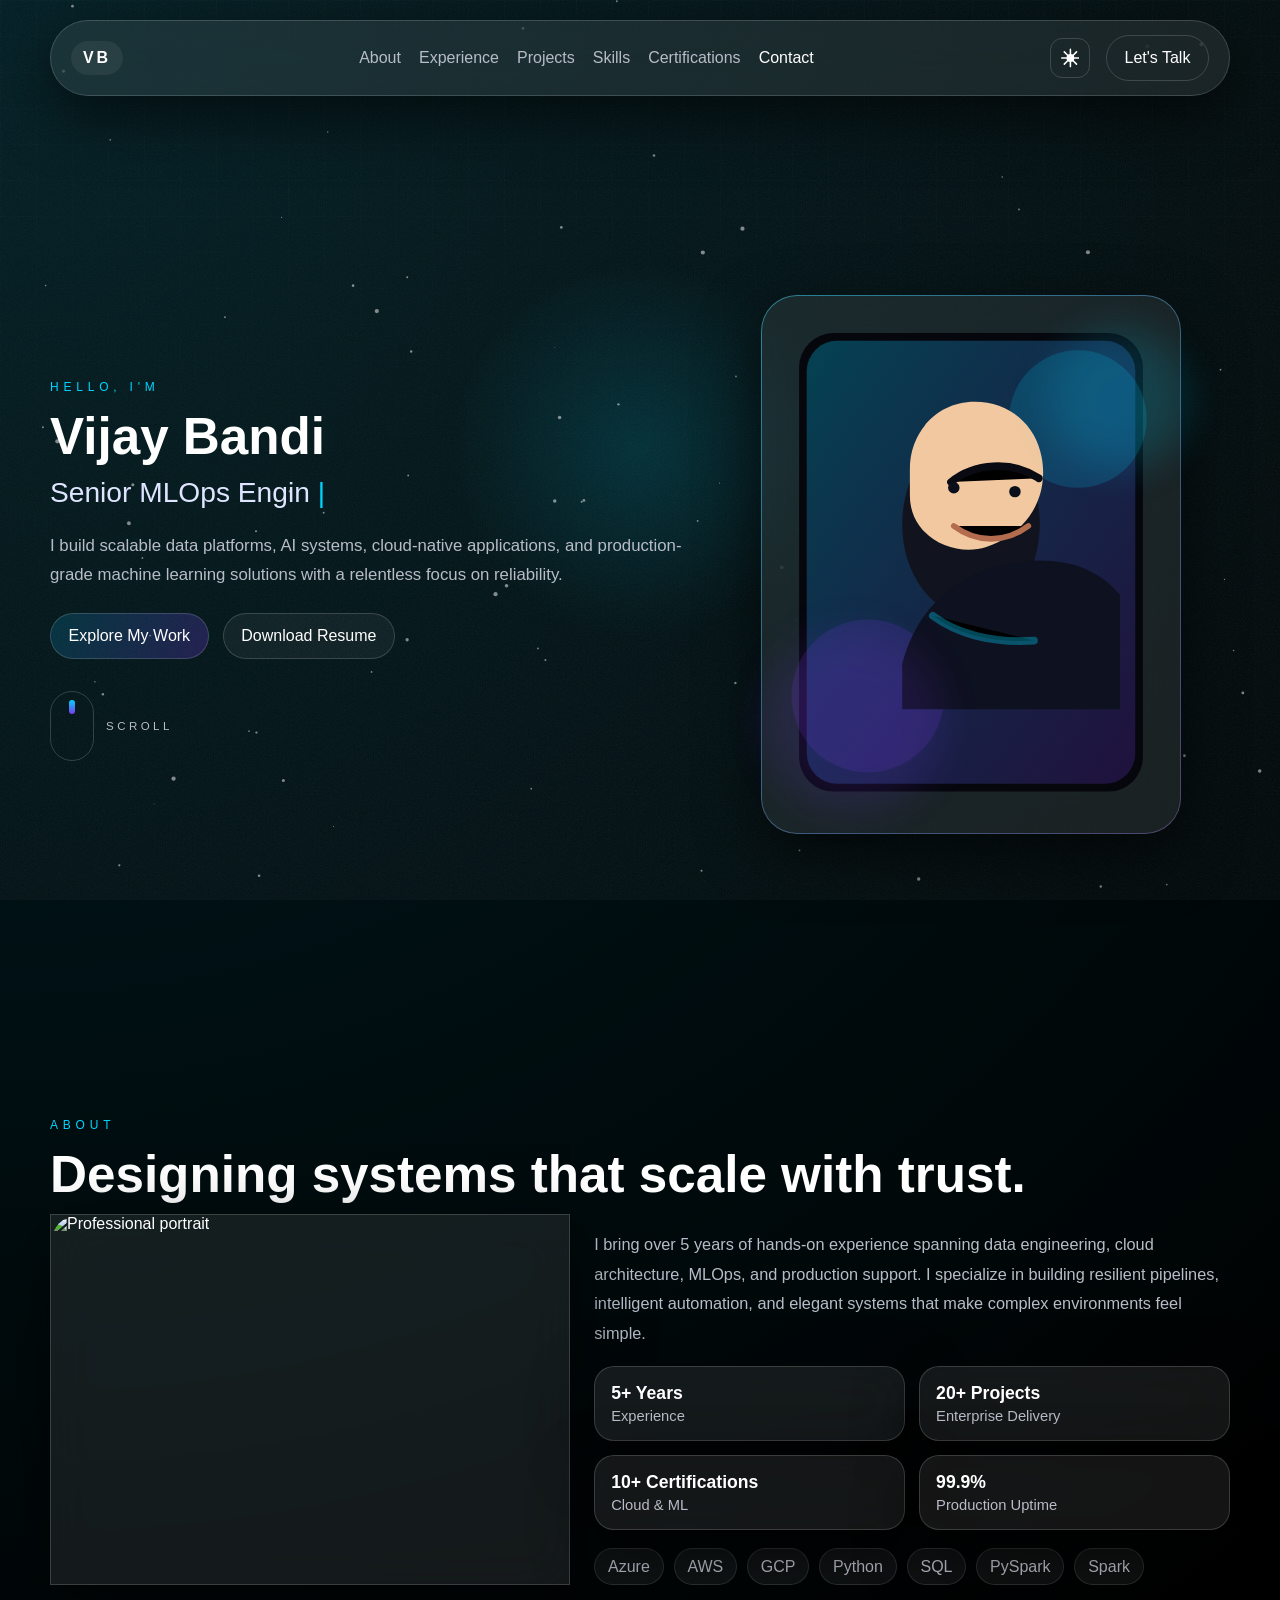
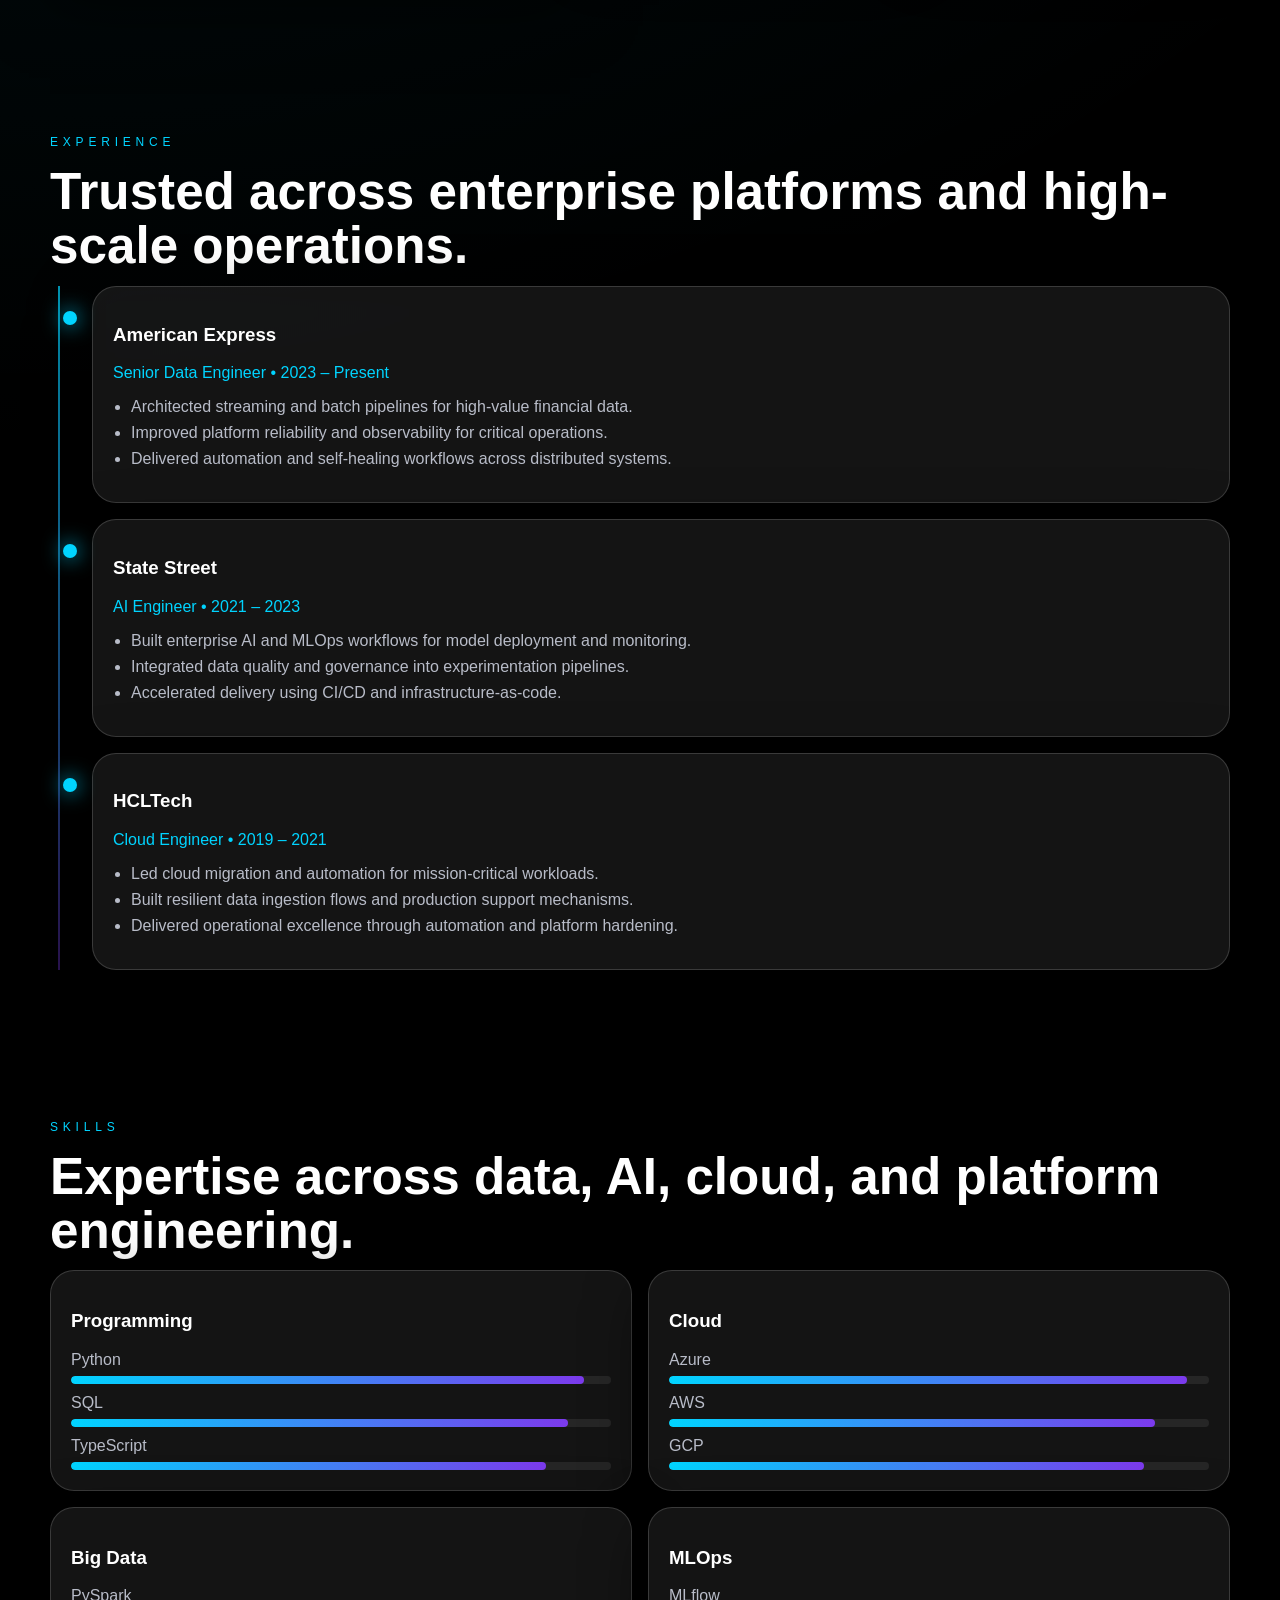
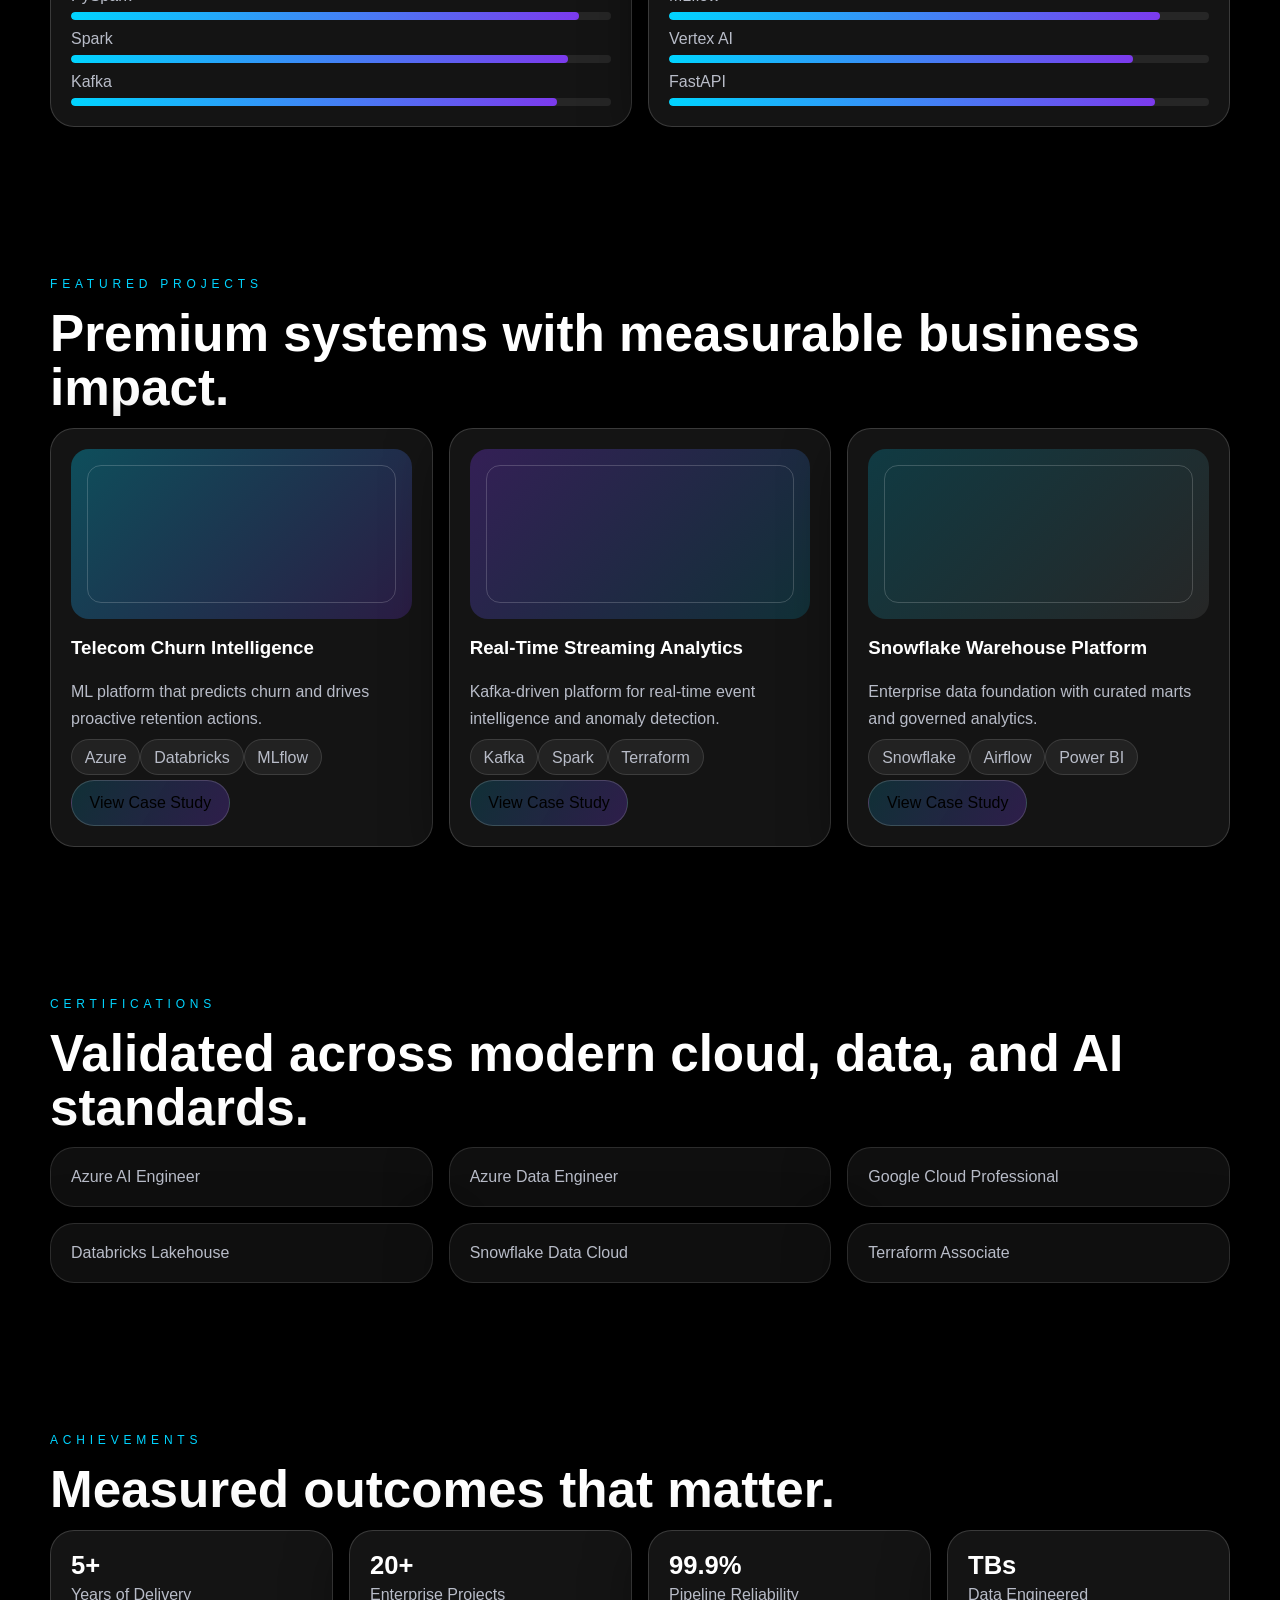
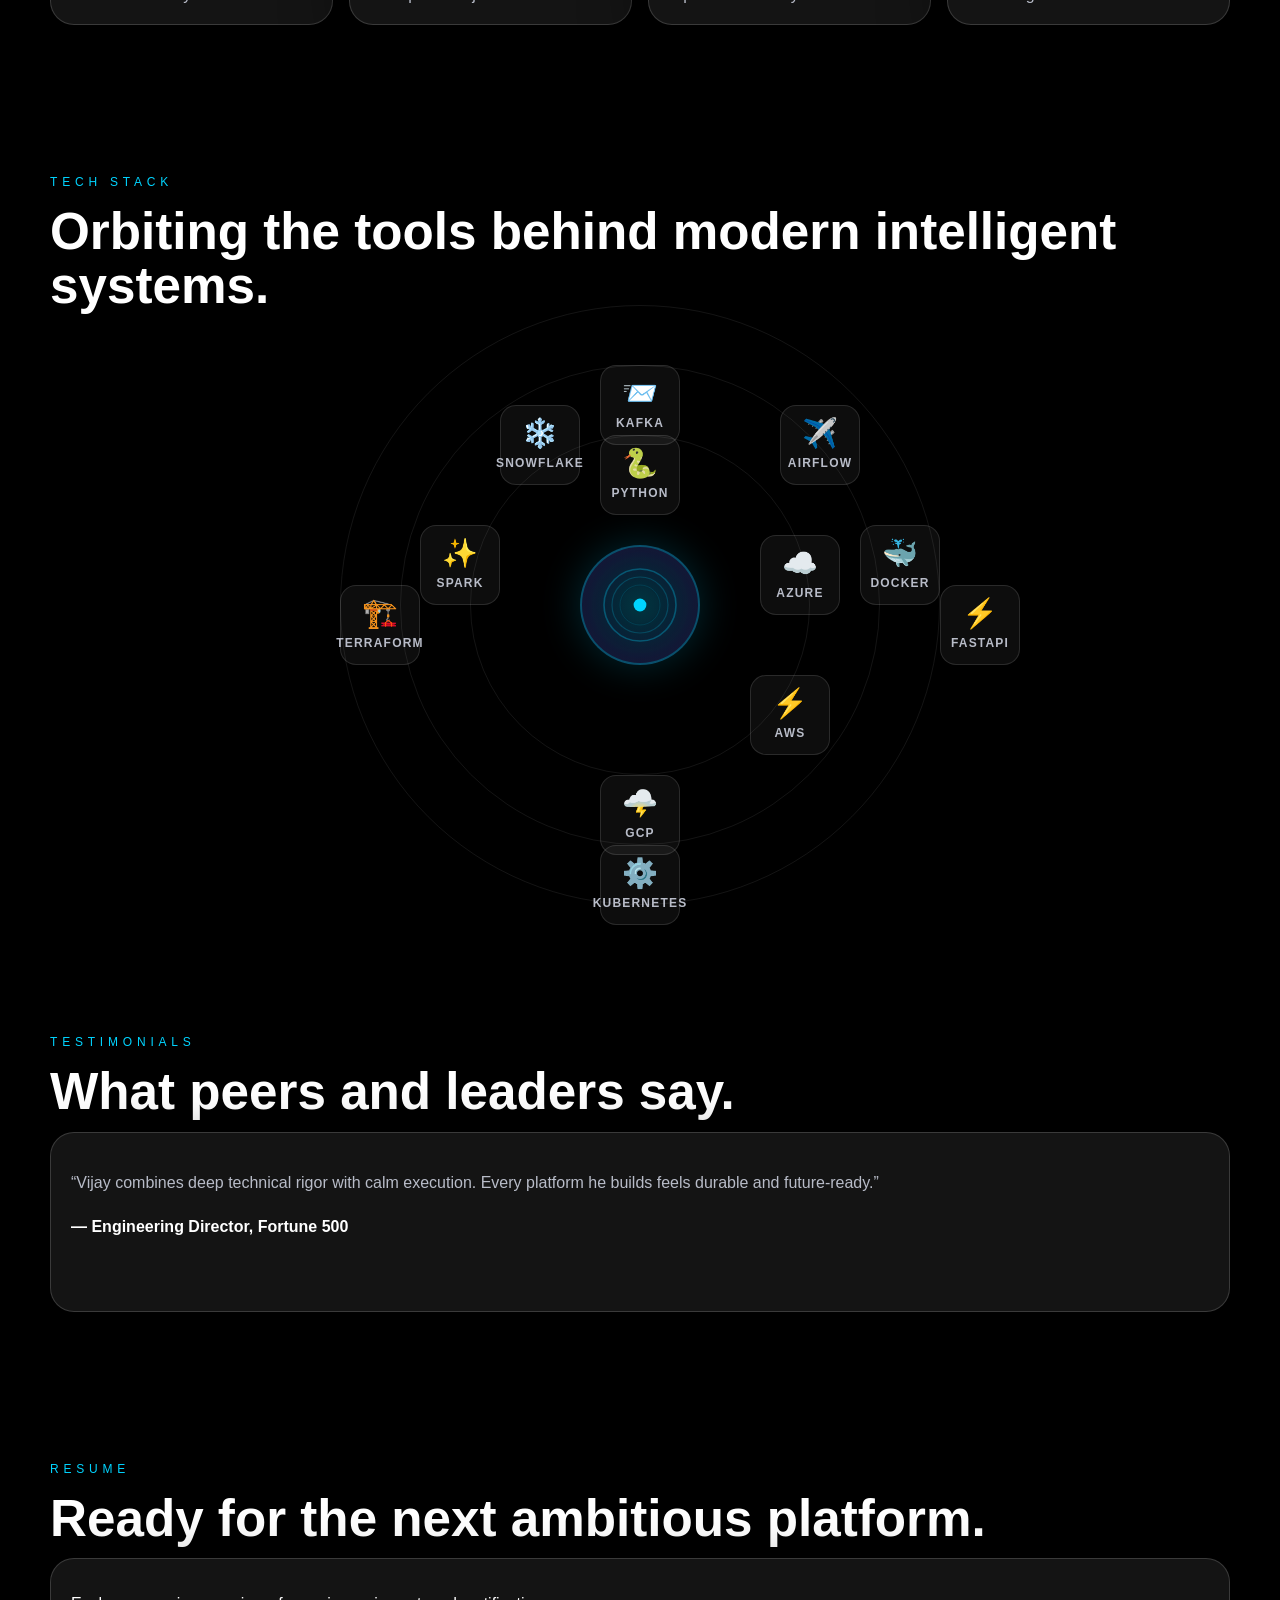
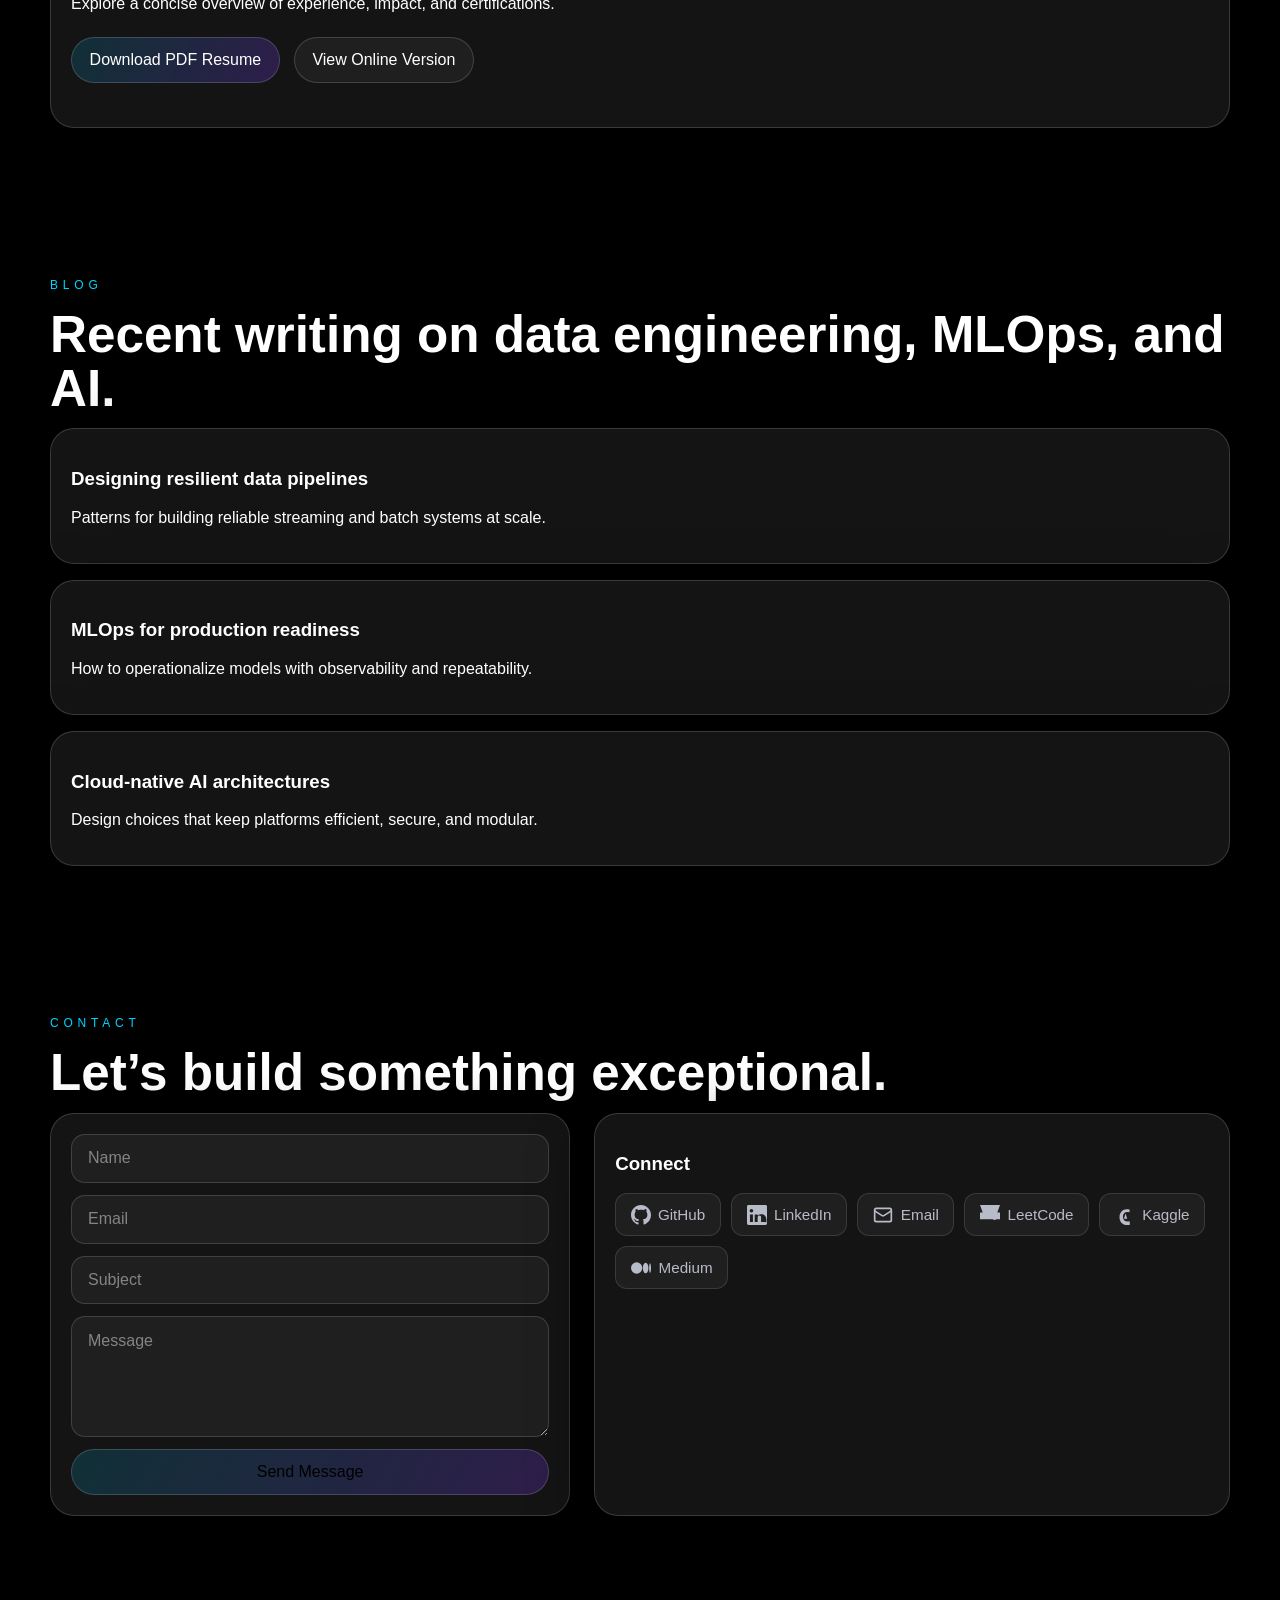
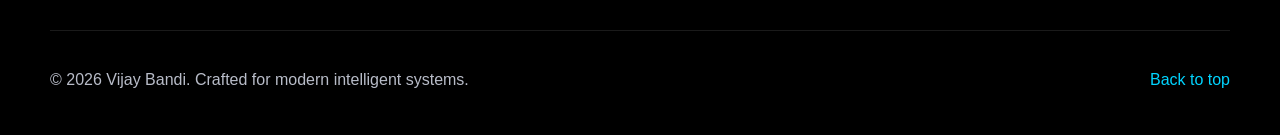
==== index.html @ 90a697a2 "Add portfolio website with HTML, CSS, JS, resume, and PDF" ====
<!DOCTYPE html>
<html lang="en">
  <head>
    <meta charset="UTF-8" />
    <meta name="viewport" content="width=device-width, initial-scale=1.0" />
    <title>Vijay Bandi | Senior AI & Data Engineer</title>
    <meta
      name="description"
      content="Premium portfolio for Vijay Bandi — Senior Data Engineer, MLOps Engineer, AI Engineer, and Cloud Engineer."
    />
    <link rel="stylesheet" href="styles.css" />
  </head>
  <body>
    <div class="loader" id="loader">
      <div class="loader-ring"></div>
      <p>Initializing experience...</p>
    </div>

    <canvas id="particles"></canvas>
    <div class="cursor-glow"></div>
    <div class="grid-overlay"></div>
    <div class="noise"></div>
    <div class="scroll-progress"></div>

    <header class="nav glass">
      <a href="#home" class="brand">VB</a>
      <nav>
        <a href="#about">About</a>
        <a href="#experience">Experience</a>
        <a href="#projects">Projects</a>
        <a href="#skills">Skills</a>
        <a href="#certifications">Certifications</a>
        <a href="#contact">Contact</a>
      </nav>
      <div class="nav-right">
        <button class="theme-toggle" id="themeToggle" title="Toggle theme">
          <svg class="theme-icon-dark" viewBox="0 0 24 24" fill="currentColor"><circle cx="12" cy="12" r="5"/><path d="M12 1v6M12 17v6M4.22 4.22l4.24 4.24M15.54 15.54l4.24 4.24M1 12h6M17 12h6M4.22 19.78l4.24-4.24M15.54 8.46l4.24-4.24" stroke="currentColor" stroke-width="2" stroke-linecap="round"/></svg>
          <svg class="theme-icon-light" viewBox="0 0 24 24" fill="currentColor"><path d="M21 12.79A9 9 0 1 1 11.21 3 7 7 0 0 0 21 12.79z"/></svg>
        </button>
        <a href="#contact" class="nav-cta">Let's Talk</a>
      </div>
    </header>

    <main id="home">
      <section class="hero section">
        <div class="hero-copy reveal">
          <p class="eyebrow">Hello, I'm</p>
          <h1>Vijay Bandi</h1>
          <div class="typing-row">
            <span class="typing-prefix">Senior </span>
            <span id="typed-text"></span>
            <span class="cursor">|</span>
          </div>
          <p class="hero-text">
            I build scalable data platforms, AI systems, cloud-native applications,
            and production-grade machine learning solutions with a relentless focus on reliability.
          </p>
          <div class="hero-actions">
            <a href="#projects" class="btn primary">Explore My Work</a>
            <a href="VIJAY BANDI.pdf" class="btn secondary" download>Download Resume</a>
          </div>
          <div class="scroll-indicator">
            <span></span>
            <p>Scroll</p>
          </div>
        </div>
        <div class="hero-visual reveal">
          <div class="portrait-card glass">
            <svg viewBox="0 0 400 520" role="img" aria-label="Stylized portrait of Vijay Bandi">
              <defs>
                <linearGradient id="bgGlow" x1="0%" y1="0%" x2="100%" y2="100%">
                  <stop offset="0%" stop-color="#00D4FF" stop-opacity="0.32" />
                  <stop offset="100%" stop-color="#7C3AED" stop-opacity="0.24" />
                </linearGradient>
              </defs>
              <rect x="20" y="20" width="360" height="480" rx="36" fill="#06070d" />
              <rect x="28" y="28" width="344" height="464" rx="32" fill="url(#bgGlow)" opacity="0.9" />
              <circle cx="312" cy="110" r="72" fill="#00D4FF" opacity="0.16" />
              <circle cx="92" cy="400" r="80" fill="#7C3AED" opacity="0.16" />
              <ellipse cx="200" cy="220" rx="72" ry="96" fill="#11131e" />
              <path d="M128 366c20-74 78-108 144-108 36 0 64 12 84 36v120H128z" fill="#0e1120" />
              <path d="M136 162c0-38 28-70 68-70 36 0 64 24 70 58 8 43-16 80-58 94-33 11-80-10-80-54z" fill="#f1c8a0" />
              <path d="M179 176c24-20 64-23 92-4" stroke="#0a0b12" stroke-width="8" stroke-linecap="round" />
              <circle cx="182" cy="182" r="6" fill="#0b0f1b" />
              <circle cx="246" cy="186" r="6" fill="#0b0f1b" />
              <path d="M182 222c24 18 54 18 78 0" stroke="#b36c4d" stroke-width="6" stroke-linecap="round" />
              <path d="M160 316c24 18 60 29 106 26" stroke="#00D4FF" stroke-opacity="0.34" stroke-width="8" stroke-linecap="round" />
            </svg>
          </div>
          <div class="floating-orb orb-one"></div>
          <div class="floating-orb orb-two"></div>
        </div>
      </section>

      <section id="about" class="section about">
        <div class="section-heading reveal">
          <p class="eyebrow">About</p>
          <h2>Designing systems that scale with trust.</h2>
        </div>
        <div class="about-grid">
          <div class="about-photo glass reveal">
            <img src="https://images.unsplash.com/photo-1516321497487-e288fb19713f?auto=format&fit=crop&w=900&q=80" alt="Professional portrait" />
          </div>
          <div class="about-content reveal">
            <p>
              I bring over 5 years of hands-on experience spanning data engineering, cloud architecture,
              MLOps, and production support. I specialize in building resilient pipelines, intelligent
              automation, and elegant systems that make complex environments feel simple.
            </p>
            <div class="stats-grid">
              <div class="stat-card glass"><strong>5+ Years</strong><span>Experience</span></div>
              <div class="stat-card glass"><strong>20+ Projects</strong><span>Enterprise Delivery</span></div>
              <div class="stat-card glass"><strong>10+ Certifications</strong><span>Cloud & ML</span></div>
              <div class="stat-card glass"><strong>99.9%</strong><span>Production Uptime</span></div>
            </div>
            <div class="pill-list">
              <span>Azure</span><span>AWS</span><span>GCP</span><span>Python</span><span>SQL</span><span>PySpark</span><span>Spark</span>
            </div>
          </div>
        </div>
      </section>

      <section id="experience" class="section">
        <div class="section-heading reveal">
          <p class="eyebrow">Experience</p>
          <h2>Trusted across enterprise platforms and high-scale operations.</h2>
        </div>
        <div class="timeline reveal">
          <div class="timeline-line"></div>
          <article class="timeline-card glass">
            <div class="timeline-dot"></div>
            <div class="timeline-body">
              <h3>American Express</h3>
              <p class="timeline-role">Senior Data Engineer • 2023 – Present</p>
              <ul>
                <li>Architected streaming and batch pipelines for high-value financial data.</li>
                <li>Improved platform reliability and observability for critical operations.</li>
                <li>Delivered automation and self-healing workflows across distributed systems.</li>
              </ul>
            </div>
          </article>
          <article class="timeline-card glass">
            <div class="timeline-dot"></div>
            <div class="timeline-body">
              <h3>State Street</h3>
              <p class="timeline-role">AI Engineer • 2021 – 2023</p>
              <ul>
                <li>Built enterprise AI and MLOps workflows for model deployment and monitoring.</li>
                <li>Integrated data quality and governance into experimentation pipelines.</li>
                <li>Accelerated delivery using CI/CD and infrastructure-as-code.</li>
              </ul>
            </div>
          </article>
          <article class="timeline-card glass">
            <div class="timeline-dot"></div>
            <div class="timeline-body">
              <h3>HCLTech</h3>
              <p class="timeline-role">Cloud Engineer • 2019 – 2021</p>
              <ul>
                <li>Led cloud migration and automation for mission-critical workloads.</li>
                <li>Built resilient data ingestion flows and production support mechanisms.</li>
                <li>Delivered operational excellence through automation and platform hardening.</li>
              </ul>
            </div>
          </article>
        </div>
      </section>

      <section id="skills" class="section">
        <div class="section-heading reveal">
          <p class="eyebrow">Skills</p>
          <h2>Expertise across data, AI, cloud, and platform engineering.</h2>
        </div>
        <div class="skills-grid">
          <article class="skill-card glass reveal">
            <h3>Programming</h3>
            <div class="skill-item"><span>Python</span><div class="bar"><i style="width:95%"></i></div></div>
            <div class="skill-item"><span>SQL</span><div class="bar"><i style="width:92%"></i></div></div>
            <div class="skill-item"><span>TypeScript</span><div class="bar"><i style="width:88%"></i></div></div>
          </article>
          <article class="skill-card glass reveal">
            <h3>Cloud</h3>
            <div class="skill-item"><span>Azure</span><div class="bar"><i style="width:96%"></i></div></div>
            <div class="skill-item"><span>AWS</span><div class="bar"><i style="width:90%"></i></div></div>
            <div class="skill-item"><span>GCP</span><div class="bar"><i style="width:88%"></i></div></div>
          </article>
          <article class="skill-card glass reveal">
            <h3>Big Data</h3>
            <div class="skill-item"><span>PySpark</span><div class="bar"><i style="width:94%"></i></div></div>
            <div class="skill-item"><span>Spark</span><div class="bar"><i style="width:92%"></i></div></div>
            <div class="skill-item"><span>Kafka</span><div class="bar"><i style="width:90%"></i></div></div>
          </article>
          <article class="skill-card glass reveal">
            <h3>MLOps</h3>
            <div class="skill-item"><span>MLflow</span><div class="bar"><i style="width:91%"></i></div></div>
            <div class="skill-item"><span>Vertex AI</span><div class="bar"><i style="width:86%"></i></div></div>
            <div class="skill-item"><span>FastAPI</span><div class="bar"><i style="width:90%"></i></div></div>
          </article>
        </div>
      </section>

      <section id="projects" class="section">
        <div class="section-heading reveal">
          <p class="eyebrow">Featured Projects</p>
          <h2>Premium systems with measurable business impact.</h2>
        </div>
        <div class="projects-grid">
          <article class="project-card glass reveal">
            <div class="project-thumb"></div>
            <h3>Telecom Churn Intelligence</h3>
            <p>ML platform that predicts churn and drives proactive retention actions.</p>
            <div class="project-tags"><span>Azure</span><span>Databricks</span><span>MLflow</span></div>
            <div class="project-actions"><button class="mini-btn" data-project="churn">View Case Study</button></div>
          </article>
          <article class="project-card glass reveal">
            <div class="project-thumb alt"></div>
            <h3>Real-Time Streaming Analytics</h3>
            <p>Kafka-driven platform for real-time event intelligence and anomaly detection.</p>
            <div class="project-tags"><span>Kafka</span><span>Spark</span><span>Terraform</span></div>
            <div class="project-actions"><button class="mini-btn" data-project="streaming">View Case Study</button></div>
          </article>
          <article class="project-card glass reveal">
            <div class="project-thumb third"></div>
            <h3>Snowflake Warehouse Platform</h3>
            <p>Enterprise data foundation with curated marts and governed analytics.</p>
            <div class="project-tags"><span>Snowflake</span><span>Airflow</span><span>Power BI</span></div>
            <div class="project-actions"><button class="mini-btn" data-project="warehouse">View Case Study</button></div>
          </article>
        </div>
      </section>

      <section id="certifications" class="section">
        <div class="section-heading reveal">
          <p class="eyebrow">Certifications</p>
          <h2>Validated across modern cloud, data, and AI standards.</h2>
        </div>
        <div class="cert-grid">
          <div class="cert-card glass reveal">Azure AI Engineer</div>
          <div class="cert-card glass reveal">Azure Data Engineer</div>
          <div class="cert-card glass reveal">Google Cloud Professional</div>
          <div class="cert-card glass reveal">Databricks Lakehouse</div>
          <div class="cert-card glass reveal">Snowflake Data Cloud</div>
          <div class="cert-card glass reveal">Terraform Associate</div>
        </div>
      </section>

      <section class="section">
        <div class="section-heading reveal">
          <p class="eyebrow">Achievements</p>
          <h2>Measured outcomes that matter.</h2>
        </div>
        <div class="achievements-grid">
          <div class="achievement-card glass reveal"><strong>5+</strong><span>Years of Delivery</span></div>
          <div class="achievement-card glass reveal"><strong>20+</strong><span>Enterprise Projects</span></div>
          <div class="achievement-card glass reveal"><strong>99.9%</strong><span>Pipeline Reliability</span></div>
          <div class="achievement-card glass reveal"><strong>TBs</strong><span>Data Engineered</span></div>
        </div>
      </section>

      <section class="section">
        <div class="section-heading reveal">
          <p class="eyebrow">Tech Stack</p>
          <h2>Orbiting the tools behind modern intelligent systems.</h2>
        </div>
        <div class="orbit-wrap reveal">
          <div class="orbit-center">
            <svg viewBox="0 0 100 100" class="core-icon">
              <circle cx="50" cy="50" r="45" fill="none" stroke="currentColor" stroke-width="2" opacity="0.3"/>
              <circle cx="50" cy="50" r="35" fill="none" stroke="currentColor" stroke-width="1.5" opacity="0.2"/>
              <circle cx="50" cy="50" r="25" fill="none" stroke="currentColor" stroke-width="1" opacity="0.15"/>
              <circle cx="50" cy="50" r="8" fill="currentColor"/>
            </svg>
          </div>
          <div class="orbital-ring ring-one">
            <div class="tech-item" style="--index: 0;"><span>🐍</span><div>Python</div></div>
            <div class="tech-item" style="--index: 1;"><span>☁️</span><div>Azure</div></div>
            <div class="tech-item" style="--index: 2;"><span>⚡</span><div>AWS</div></div>
            <div class="tech-item" style="--index: 3;"><span>🌩️</span><div>GCP</div></div>
          </div>
          <div class="orbital-ring ring-two">
            <div class="tech-item" style="--index: 0;"><span>✨</span><div>Spark</div></div>
            <div class="tech-item" style="--index: 1;"><span>📨</span><div>Kafka</div></div>
            <div class="tech-item" style="--index: 2;"><span>🐳</span><div>Docker</div></div>
            <div class="tech-item" style="--index: 3;"><span>⚙️</span><div>Kubernetes</div></div>
          </div>
          <div class="orbital-ring ring-three">
            <div class="tech-item" style="--index: 0;"><span>🏗️</span><div>Terraform</div></div>
            <div class="tech-item" style="--index: 1;"><span>❄️</span><div>Snowflake</div></div>
            <div class="tech-item" style="--index: 2;"><span>✈️</span><div>Airflow</div></div>
            <div class="tech-item" style="--index: 3;"><span>⚡</span><div>FastAPI</div></div>
          </div>
        </div>
      </section>

      <section class="section">
        <div class="section-heading reveal">
          <p class="eyebrow">Testimonials</p>
          <h2>What peers and leaders say.</h2>
        </div>
        <div class="testimonial-slider glass reveal">
          <div class="testimonial active">
            <p>“Vijay combines deep technical rigor with calm execution. Every platform he builds feels durable and future-ready.”</p>
            <strong>— Engineering Director, Fortune 500</strong>
          </div>
          <div class="testimonial">
            <p>“He translated complex analytics needs into scalable systems that delivered immediate business value.”</p>
            <strong>— Principal Architect, Global Bank</strong>
          </div>
          <div class="testimonial">
            <p>“An exceptional builder who brings clarity, speed, and thoughtful automation to every challenge.”</p>
            <strong>— AI Platform Lead, FinTech</strong>
          </div>
        </div>
      </section>

      <section class="section resume-section">
        <div class="section-heading reveal">
          <p class="eyebrow">Resume</p>
          <h2>Ready for the next ambitious platform.</h2>
        </div>
        <div class="resume-card glass reveal">
          <p>Explore a concise overview of experience, impact, and certifications.</p>
          <div class="hero-actions">
            <a href="VIJAY BANDI.pdf" class="btn primary" download>Download PDF Resume</a>
            <a href="resume.html" class="btn secondary">View Online Version</a>
          </div>
        </div>
      </section>

      <section class="section">
        <div class="section-heading reveal">
          <p class="eyebrow">Blog</p>
          <h2>Recent writing on data engineering, MLOps, and AI.</h2>
        </div>
        <div class="blog-grid">
          <article class="blog-card glass reveal"><h3>Designing resilient data pipelines</h3><p>Patterns for building reliable streaming and batch systems at scale.</p></article>
          <article class="blog-card glass reveal"><h3>MLOps for production readiness</h3><p>How to operationalize models with observability and repeatability.</p></article>
          <article class="blog-card glass reveal"><h3>Cloud-native AI architectures</h3><p>Design choices that keep platforms efficient, secure, and modular.</p></article>
        </div>
      </section>

      <section id="contact" class="section contact-section">
        <div class="section-heading reveal">
          <p class="eyebrow">Contact</p>
          <h2>Let’s build something exceptional.</h2>
        </div>
        <div class="contact-grid">
          <form class="contact-form glass reveal">
            <input type="text" placeholder="Name" />
            <input type="email" placeholder="Email" />
            <input type="text" placeholder="Subject" />
            <textarea rows="5" placeholder="Message"></textarea>
            <button type="submit" class="btn primary">Send Message</button>
          </form>
          <div class="social-card glass reveal">
            <h3>Connect</h3>
            <div class="social-links">
              <a href="#" title="GitHub" class="social-icon">
                <svg viewBox="0 0 24 24" fill="currentColor"><path d="M12 0c-6.626 0-12 5.373-12 12 0 5.302 3.438 9.8 8.207 11.387.599.111.793-.261.793-.577v-2.234c-3.338.726-4.033-1.416-4.033-1.416-.546-1.387-1.333-1.756-1.333-1.756-1.089-.745.083-.729.083-.729 1.205.084 1.839 1.237 1.839 1.237 1.07 1.834 2.807 1.304 3.492.997.107-.775.418-1.305.762-1.604-2.665-.305-5.467-1.334-5.467-5.931 0-1.311.469-2.381 1.236-3.221-.124-.303-.535-1.524.117-3.176 0 0 1.008-.322 3.301 1.23.957-.266 1.983-.399 3.003-.404 1.02.005 2.047.138 3.006.404 2.291-1.552 3.297-1.23 3.297-1.23.653 1.653.242 2.874.118 3.176.77.84 1.235 1.911 1.235 3.221 0 4.609-2.807 5.624-5.479 5.921.43.372.823 1.102.823 2.222v 3.293c0 .319.192.694.801.576 4.765-1.589 8.199-6.086 8.199-11.386 0-6.627-5.373-12-12-12z"/></svg>
                <span>GitHub</span>
              </a>
              <a href="#" title="LinkedIn" class="social-icon">
                <svg viewBox="0 0 24 24" fill="currentColor"><path d="M20.447 20.452h-3.554v-5.569c0-1.328-.475-2.236-1.986-2.236-1.081 0-1.722.731-2.004 1.438-.103.25-.129 1.597-.129 1.597v4.77h-3.553v-9.114h3.553v1.291c.402-.621 2.231-1.514 4.597-1.514 3.368 0 5.889 2.2 5.889 6.928v2.609zM5.337 8.855c-1.144 0-2.133-.875-2.133-1.955 0-1.08.989-1.954 2.133-1.954 1.141 0 2.133.874 2.133 1.954 0 1.08-.992 1.955-2.133 1.955zm1.782 11.597H3.555v-9.114h3.564v9.114zM22.225 0H1.771C.792 0 0 .774 0 1.729v20.542C0 23.227.792 24 1.771 24h20.451C23.2 24 24 23.227 24 22.271V1.729C24 .774 23.2 0 22.225 0z"/></svg>
                <span>LinkedIn</span>
              </a>
              <a href="mailto:hello@example.com" title="Email" class="social-icon">
                <svg viewBox="0 0 24 24" fill="none" stroke="currentColor" stroke-width="2"><rect x="2" y="4" width="20" height="16" rx="2"/><path d="m22 7-8.97 5.7a1.94 1.94 0 0 1-2.06 0L2 7"/></svg>
                <span>Email</span>
              </a>
              <a href="#" title="LeetCode" class="social-icon">
                <svg viewBox="0 0 24 24" fill="currentColor"><path d="M16.102 17.93h2.747v-5.92h5.578v-2.725h-5.578v-2.747h-2.747v2.747h-5.578v2.725h5.578v5.92zM20.738 8.885L24 0H0l3.262 8.885H0v8.234h24v-8.234h-3.262z"/></svg>
                <span>LeetCode</span>
              </a>
              <a href="#" title="Kaggle" class="social-icon">
                <svg viewBox="0 0 24 24" fill="currentColor"><path d="M18.825 23.859c-.614.105-1.748.262-2.963.262-4.917 0-9.27-3.496-9.27-9.523 0-5.565 3.646-9.523 8.623-9.523 1.178 0 2.27.131 3.058.35l.529.157-.246 3.193-.441-.131c-.527-.174-1.269-.306-2.32-.306-2.849 0-5.11 1.964-5.11 5.748 0 3.783 2.314 5.748 5.291 5.748 1.052 0 1.793-.157 2.32-.394l.441-.174.262 3.192zm-6.908-7.333h3.965l-1.982-6.368-1.983 6.368z"/></svg>
                <span>Kaggle</span>
              </a>
              <a href="#" title="Medium" class="social-icon">
                <svg viewBox="0 0 24 24" fill="currentColor"><path d="M13.54 12a6.8 6.8 0 01-6.77 6.82A6.8 6.8 0 010 12a6.8 6.8 0 016.77-6.82A6.8 6.8 0 0113.54 12zM20.96 12c0 3.54-1.51 6.42-3.38 6.42-1.87 0-3.39-2.88-3.39-6.42s1.52-6.42 3.39-6.42c1.87 0 3.38 2.88 3.38 6.42zM24 12c0 3.17-.53 5.75-1.19 5.75-.59 0-1.06-2.59-1.06-5.75s.47-5.75 1.06-5.75C23.47 6.25 24 8.83 24 12z"/></svg>
                <span>Medium</span>
              </a>
            </div>
          </div>
        </div>
      </section>
    </main>

    <footer class="footer">
      <p>© 2026 Vijay Bandi. Crafted for modern intelligent systems.</p>
      <a href="#home" class="back-top">Back to top</a>
    </footer>

    <div class="command-palette" id="commandPalette">
      <div class="command-card glass">
        <h3>Quick Navigation</h3>
        <a href="#about">About</a>
        <a href="#experience">Experience</a>
        <a href="#projects">Projects</a>
        <a href="#contact">Contact</a>
      </div>
    </div>

    <script src="script.js"></script>
  </body>
</html>
---- styles.css ----
:root {
  --bg: #000000;
  --surface: rgba(255, 255, 255, 0.08);
  --surface-strong: rgba(255, 255, 255, 0.14);
  --text: #ffffff;
  --muted: #b8bcc8;
  --cyan: #00d4ff;
  --purple: #7c3aed;
  --line: rgba(255, 255, 255, 0.16);
  --shadow: 0 20px 60px rgba(0, 0, 0, 0.6);
}

html.light-theme {
  --bg: #ffffff;
  --surface: rgba(0, 0, 0, 0.06);
  --surface-strong: rgba(0, 0, 0, 0.1);
  --text: #000000;
  --muted: #4a5568;
  --cyan: #0891b2;
  --purple: #6d28d9;
  --line: rgba(0, 0, 0, 0.12);
  --shadow: 0 20px 60px rgba(0, 0, 0, 0.15);
}

* { box-sizing: border-box; }
html { scroll-behavior: smooth; }
body {
  margin: 0;
  font-family: Inter, 'Segoe UI', Roboto, sans-serif;
  background: radial-gradient(circle at top left, rgba(0, 212, 255, 0.14), transparent 25%), var(--bg);
  color: var(--text);
  overflow-x: hidden;
}

a { color: inherit; text-decoration: none; }
img { display: block; width: 100%; }
button, input, textarea { font: inherit; }

canvas, .cursor-glow, .grid-overlay, .noise, .scroll-progress, .loader { position: fixed; inset: 0; }
canvas { z-index: 0; }
.cursor-glow {
  pointer-events: none;
  z-index: 1;
  background: radial-gradient(circle at var(--mx, 50%) var(--my, 50%), rgba(0, 212, 255, 0.14), transparent 24%);
  mix-blend-mode: screen;
}
.grid-overlay {
  z-index: 0;
  background-image: linear-gradient(rgba(255,255,255,0.035) 1px, transparent 1px), linear-gradient(90deg, rgba(255,255,255,0.035) 1px, transparent 1px);
  background-size: 36px 36px;
  mask-image: linear-gradient(to bottom, rgba(0,0,0,0.4), transparent 85%);
}
.light-theme .grid-overlay {
  background-image: linear-gradient(rgba(0,0,0,0.08) 1px, transparent 1px), linear-gradient(90deg, rgba(0,0,0,0.08) 1px, transparent 1px);
}
.noise {
  z-index: 0;
  opacity: 0.08;
  background-image: url("data:image/svg+xml,%3Csvg xmlns='http://www.w3.org/2000/svg' width='160' height='160' viewBox='0 0 160 160'%3E%3Cfilter id='n'%3E%3CfeTurbulence type='fractalNoise' baseFrequency='0.75' numOctaves='2' stitchTiles='stitch'/%3E%3C/filter%3E%3Crect width='160' height='160' filter='url(%23n)'/%3E%3C/svg%3E");
  pointer-events: none;
}
.scroll-progress {
  height: 3px;
  inset: auto 0 0 0;
  transform-origin: left;
  transform: scaleX(0);
  background: linear-gradient(90deg, var(--cyan), var(--purple));
  z-index: 30;
}

.loader {
  z-index: 100;
  display: grid;
  place-items: center;
  background: rgba(4, 6, 10, 0.95);
  transition: opacity 0.6s ease;
}
.loader.hidden { opacity: 0; pointer-events: none; }
.loader-ring {
  width: 72px; height: 72px; border-radius: 50%;
  border: 2px solid rgba(255,255,255,0.2);
  border-top-color: var(--cyan);
  animation: spin 1s linear infinite;
}
.loader p { margin-top: 1rem; color: var(--muted); letter-spacing: 0.3em; text-transform: uppercase; font-size: 0.75rem; }

.glass {
  background: var(--surface);
  border: 1px solid var(--line);
  box-shadow: var(--shadow);
  backdrop-filter: blur(22px);
  -webkit-backdrop-filter: blur(22px);
}

.nav {
  position: sticky;
  top: 20px;
  z-index: 20;
  width: min(1180px, calc(100% - 24px));
  margin: 16px auto 0;
  padding: 14px 20px;
  border-radius: 999px;
  display: flex;
  align-items: center;
  justify-content: space-between;
  transition: all 0.3s ease;
}
.nav.shrink { padding: 10px 16px; top: 10px; }
.brand {
  font-weight: 700; letter-spacing: 0.18em; padding: 8px 12px; border-radius: 999px; background: rgba(255,255,255,0.06);
}
.nav nav { display: flex; gap: 18px; color: var(--muted); }
.nav nav a.active { color: var(--text); }
.nav-right { display: flex; align-items: center; gap: 16px; }
.theme-toggle {
  background: none;
  border: 1px solid rgba(255,255,255,0.16);
  padding: 0.6rem;
  border-radius: 12px;
  color: var(--text);
  cursor: pointer;
  display: flex;
  align-items: center;
  justify-content: center;
  transition: all 0.3s ease;
  width: 40px;
  height: 40px;
}
.theme-toggle:hover {
  transform: translateY(-2px);
  box-shadow: 0 0 24px rgba(0, 212, 255, 0.2);
  border-color: rgba(0,212,255,0.5);
}
.theme-icon-dark, .theme-icon-light { width: 20px; height: 20px; stroke-linecap: round; stroke-linejoin: round; }
.theme-icon-light { display: none; stroke: currentColor; stroke-width: 2; fill: none; }
.theme-icon-dark { stroke: none; }
.light-theme .theme-icon-dark { display: none; }
.light-theme .theme-icon-light { display: block; }
.nav-cta, .btn, .mini-btn {
  border: 1px solid rgba(255,255,255,0.16);
  padding: 0.8rem 1.1rem;
  border-radius: 999px;
  transition: transform 0.25s ease, box-shadow 0.25s ease, border-color 0.25s ease;
}
.nav-cta:hover, .btn:hover, .mini-btn:hover { transform: translateY(-2px); box-shadow: 0 0 24px rgba(0, 212, 255, 0.2); border-color: rgba(0,212,255,0.5); }
.btn.primary, .mini-btn { background: linear-gradient(120deg, rgba(0,212,255,0.15), rgba(124,58,237,0.25)); }
.btn.secondary { background: rgba(255,255,255,0.05); }

main { position: relative; z-index: 2; }
.section { width: min(1180px, calc(100% - 32px)); margin: 0 auto 90px; padding: 24px 0; }
.hero {
  min-height: 100vh;
  display: grid;
  grid-template-columns: 1.1fr 0.9fr;
  gap: 28px;
  align-items: center;
  padding-top: 70px;
}
.eyebrow {
  text-transform: uppercase;
  letter-spacing: 0.4em;
  font-size: 0.75rem;
  color: var(--cyan);
  margin-bottom: 1rem;
}
.hero h1, .section-heading h2 { font-size: clamp(2.2rem, 4vw, 3.6rem); line-height: 1.05; margin: 0 0 0.8rem; }
.typing-row { font-size: clamp(1.3rem, 2.2vw, 2rem); color: #dfe5ff; margin-bottom: 1rem; min-height: 2.4rem; }
.cursor { color: var(--cyan); animation: blink 0.9s steps(1) infinite; }
.hero-text { font-size: 1.05rem; color: var(--muted); max-width: 680px; line-height: 1.7; }
.hero-actions { display: flex; gap: 14px; margin: 24px 0; flex-wrap: wrap; }
.scroll-indicator { margin-top: 2rem; display: flex; align-items: center; gap: 12px; color: var(--muted); text-transform: uppercase; letter-spacing: 0.3em; font-size: 0.72rem; }
.scroll-indicator span { width: 44px; height: 70px; border: 1px solid rgba(255,255,255,0.18); border-radius: 999px; display: inline-block; position: relative; }
.scroll-indicator span::after { content: ''; position: absolute; inset: 8px 50% auto 50%; transform: translateX(-50%); width: 6px; height: 14px; border-radius: 999px; background: linear-gradient(180deg, var(--cyan), var(--purple)); animation: bob 1.6s infinite; }

.hero-visual { position: relative; min-height: 560px; display: grid; place-items: center; }
.portrait-card { padding: 18px; border-radius: 36px; width: min(92%, 420px); position: relative; isolation: isolate; }
.portrait-card::before { content:''; position:absolute; inset:-1px; border-radius:inherit; padding:1px; background:linear-gradient(135deg, rgba(0,212,255,0.4), rgba(124,58,237,0.25)); -webkit-mask: linear-gradient(#fff 0 0) content-box, linear-gradient(#fff 0 0); -webkit-mask-composite: xor; mask-composite: exclude; }
.portrait-card svg { border-radius: 24px; }
.floating-orb { position:absolute; border-radius:50%; filter: blur(20px); opacity:0.65; animation: float 6s ease-in-out infinite; }
.orb-one { width: 140px; height: 140px; background: rgba(0,212,255,0.26); right: 8%; top: 8%; }
.orb-two { width: 180px; height: 180px; background: rgba(124,58,237,0.22); left: 10%; bottom: 6%; animation-delay: -2.5s; }

.about-grid, .contact-grid { display:grid; grid-template-columns: 0.9fr 1.1fr; gap: 24px; }
.about-photo img { border-radius: 28px; height: 100%; object-fit: cover; min-height: 360px; }
.about-content p { color: var(--muted); line-height: 1.8; font-size: 1.02rem; }
.stats-grid { display:grid; grid-template-columns: repeat(2, minmax(0, 1fr)); gap: 14px; margin: 18px 0; }
.stat-card { padding: 16px; border-radius: 20px; display:flex; flex-direction:column; gap:4px; }
.stat-card strong { font-size: 1.1rem; }
.stat-card span { color: var(--muted); font-size: 0.92rem; }
.pill-list { display:flex; flex-wrap:wrap; gap: 10px; margin-top: 16px; }
.pill-list span, .project-tags span, .cert-card { padding: 0.55rem 0.8rem; border-radius: 999px; background: rgba(255,255,255,0.06); border: 1px solid rgba(255,255,255,0.12); color: var(--muted); }

.timeline { position:relative; padding-left: 20px; display:grid; gap: 16px; }
.timeline-line { position:absolute; left: 8px; top: 0; bottom: 0; width: 2px; background: linear-gradient(180deg, rgba(0,212,255,0.7), rgba(124,58,237,0.35)); }
.timeline-card { position:relative; padding: 18px 20px; border-radius: 24px; margin-left: 22px; }
.timeline-dot { position:absolute; left: -30px; top: 24px; width: 14px; height: 14px; border-radius: 50%; background: var(--cyan); box-shadow: 0 0 20px var(--cyan); }
.timeline-role { color: var(--cyan); }
.light-theme .timeline-role { color: #0891b2; }
.timeline-body ul { color: var(--muted); display:grid; gap: 8px; padding-left: 18px; }

.skills-grid, .projects-grid, .achievements-grid, .blog-grid, .cert-grid { display:grid; gap: 16px; }
.skills-grid { grid-template-columns: repeat(2, minmax(0, 1fr)); }
.skill-card, .project-card, .achievement-card, .blog-card, .cert-card, .resume-card, .social-card, .testimonial-slider, .contact-form { border-radius: 24px; padding: 20px; }
.skill-item { margin-top: 10px; }
.skill-item span { display:block; margin-bottom: 7px; color: var(--muted); }
.bar { height: 8px; border-radius: 999px; background: rgba(255,255,255,0.08); overflow:hidden; }
.bar i { display:block; height:100%; border-radius:inherit; background: linear-gradient(90deg, var(--cyan), var(--purple)); }

.projects-grid { grid-template-columns: repeat(3, minmax(0, 1fr)); }
.project-thumb { border-radius: 18px; height: 170px; background: linear-gradient(135deg, rgba(0,212,255,0.3), rgba(124,58,237,0.22)); margin-bottom: 14px; position:relative; overflow:hidden; }
.project-thumb::before { content:''; position:absolute; inset: 16px; border: 1px solid rgba(255,255,255,0.18); border-radius: 14px; }
.project-thumb.alt { background: linear-gradient(135deg, rgba(124,58,237,0.3), rgba(0,212,255,0.15)); }
.project-thumb.third { background: linear-gradient(135deg, rgba(0,212,255,0.2), rgba(255,255,255,0.08)); }
.project-card p { color: var(--muted); line-height: 1.7; }
.project-actions { margin-top: 14px; }

.cert-grid { grid-template-columns: repeat(3, minmax(0, 1fr)); }
.achievements-grid { grid-template-columns: repeat(4, minmax(0, 1fr)); }
.achievement-card strong { font-size: 1.6rem; display:block; margin-bottom: 6px; }
.achievement-card span { color: var(--muted); }

.orbit-wrap { position:relative; min-height: 560px; display:grid; place-items:center; }
.orbit-center {
  position: absolute;
  width: 120px;
  height: 120px;
  background: radial-gradient(circle, rgba(0,212,255,0.25), rgba(124,58,237,0.15));
  border-radius: 50%;
  display: grid;
  place-items: center;
  border: 2px solid rgba(0,212,255,0.3);
  box-shadow: 0 0 40px rgba(0,212,255,0.2), inset 0 0 40px rgba(124,58,237,0.1);
}
.core-icon { width: 80px; height: 80px; color: var(--cyan); }
.orbital-ring { position:absolute; border: 1px solid rgba(255,255,255,0.08); border-radius: 50%; animation: spin 22s linear infinite; }
.ring-one { width: 340px; height: 340px; }
.ring-two { width: 480px; height: 480px; animation-duration: 30s; animation-direction: reverse; }
.ring-three { width: 600px; height: 600px; animation-duration: 40s; }
.tech-item {
  position: absolute;
  left: 50%;
  top: 50%;
  transform: translate(-50%, -50%);
  display: flex;
  flex-direction: column;
  align-items: center;
  gap: 6px;
  width: 80px;
  height: 80px;
  padding: 10px;
  border-radius: 16px;
  background: rgba(255,255,255,0.05);
  border: 1px solid rgba(255,255,255,0.12);
  color: var(--muted);
  cursor: pointer;
  transition: all 0.4s cubic-bezier(0.34, 1.56, 0.64, 1);
  animation: float-orb 3s ease-in-out infinite;
}
.tech-item:hover {
  background: rgba(0, 212, 255, 0.15);
  border-color: rgba(0, 212, 255, 0.5);
  color: var(--cyan);
  transform: translate(-50%, -50%) scale(1.15);
  box-shadow: 0 0 24px rgba(0, 212, 255, 0.4);
}
.tech-item span { font-size: 1.8rem; }
.tech-item div { font-size: 0.75rem; letter-spacing: 0.1em; text-transform: uppercase; font-weight: 600; }
.ring-one .tech-item:nth-child(1) { transform: translate(-50%, -170px); }
.ring-one .tech-item:nth-child(2) { transform: translate(120px, -70px); animation-delay: -0.75s; }
.ring-one .tech-item:nth-child(3) { transform: translate(110px, 70px); animation-delay: -1.5s; }
.ring-one .tech-item:nth-child(4) { transform: translate(-50%, 170px); animation-delay: -2.25s; }
.ring-two .tech-item:nth-child(1) { transform: translate(-220px, -80px); animation-delay: -0.6s; }
.ring-two .tech-item:nth-child(2) { transform: translate(-50%, -240px); animation-delay: -1.2s; }
.ring-two .tech-item:nth-child(3) { transform: translate(220px, -80px); animation-delay: -1.8s; }
.ring-two .tech-item:nth-child(4) { transform: translate(-50%, 240px); animation-delay: -2.4s; }
.ring-three .tech-item:nth-child(1) { transform: translate(-300px, -20px); animation-delay: -0.5s; }
.ring-three .tech-item:nth-child(2) { transform: translate(-140px, -200px); animation-delay: -1.1s; }
.ring-three .tech-item:nth-child(3) { transform: translate(140px, -200px); animation-delay: -1.7s; }
.ring-three .tech-item:nth-child(4) { transform: translate(300px, -20px); animation-delay: -2.3s; }

.testimonial-slider { position:relative; min-height: 180px; }
.testimonial { display:none; color: var(--muted); line-height: 1.8; }
.testimonial.active { display:block; }
.testimonial strong { color: var(--text); display:block; margin-top: 10px; }

.contact-form { display:grid; gap: 12px; }
.contact-form input, .contact-form textarea {
  background: rgba(255,255,255,0.05); border: 1px solid rgba(255,255,255,0.15); border-radius: 14px; color: var(--text); padding: 0.9rem 1rem; outline:none;
}
.contact-form input::placeholder, .contact-form textarea::placeholder { color: rgba(255,255,255,0.45); }
.light-theme .contact-form input, .light-theme .contact-form textarea {
  background: rgba(0,0,0,0.03);
  border: 1px solid rgba(0,0,0,0.15);
  color: var(--text);
}
.light-theme .contact-form input::placeholder, .light-theme .contact-form textarea::placeholder { color: rgba(0,0,0,0.5); }
.social-links { display:flex; flex-wrap:wrap; gap: 10px; margin-top: 12px; }
.social-icon {
  display: flex;
  align-items: center;
  gap: 8px;
  padding: 0.65rem 0.9rem;
  border-radius: 12px;
  background: rgba(255,255,255,0.05);
  border: 1px solid rgba(255,255,255,0.12);
  color: var(--muted);
  transition: all 0.3s ease;
}
.social-icon:hover {
  background: rgba(0, 212, 255, 0.12);
  border-color: rgba(0, 212, 255, 0.4);
  color: var(--cyan);
  transform: translateY(-3px);
}
.social-icon svg {
  width: 20px;
  height: 20px;
  flex-shrink: 0;
}
.social-icon span { font-size: 0.95rem; }

.footer { position:relative; z-index:2; width:min(1180px, calc(100% - 32px)); margin:0 auto 30px; display:flex; justify-content:space-between; align-items:center; color: var(--muted); padding-top: 24px; border-top:1px solid rgba(255,255,255,0.1); }
.back-top { color: var(--cyan); }

.command-palette { position:fixed; inset:0; z-index:40; display:none; place-items:center; background: rgba(2, 4, 8, 0.8); }
.command-palette.open { display:grid; }
.command-card { width:min(420px, calc(100% - 24px)); padding: 20px; display:grid; gap:12px; }
.command-card a { padding: 10px 12px; border-radius:12px; background: rgba(255,255,255,0.05); }

.reveal { opacity:0; transform: translateY(24px); transition: opacity .7s ease, transform .7s ease; }
.reveal.visible { opacity:1; transform:none; }

@keyframes spin { to { transform: rotate(360deg); } }
@keyframes blink { 50% { opacity:0; } }
@keyframes bob { 0%,100% { transform: translate(-50%, 0); opacity:0.8; } 50% { transform: translate(-50%, 18px); opacity:1; } }
@keyframes float { 0%,100% { transform: translateY(0px); } 50% { transform: translateY(-16px); } }
@keyframes float-orb { 0%,100% { filter: drop-shadow(0 0 0 rgba(0,212,255,0)); } 50% { filter: drop-shadow(0 0 16px rgba(0,212,255,0.4)); } }

@media (max-width: 960px) {
  .hero, .about-grid, .contact-grid { grid-template-columns: 1fr; }
  .skills-grid, .projects-grid, .cert-grid, .achievements-grid, .blog-grid { grid-template-columns: 1fr 1fr; }
}
@media (max-width: 700px) {
  .nav { border-radius: 20px; flex-wrap:wrap; gap:10px; }
  .nav nav { order:3; width:100%; justify-content:space-between; overflow:auto; }
  .stats-grid, .skills-grid, .projects-grid, .cert-grid, .achievements-grid, .blog-grid { grid-template-columns: 1fr; }
  .hero { padding-top: 40px; }
  .hero h1 { font-size: 2.4rem; }
  .footer { flex-direction:column; gap:10px; }
  .orbit-wrap { min-height: 380px; }
  .ring-one { width: 240px; height: 240px; }
  .ring-two { width: 320px; height: 320px; }
  .ring-three { width: 400px; height: 400px; }
  .orbit-center { width: 80px; height: 80px; }
  .core-icon { width: 50px; height: 50px; }
  .tech-item { width: 60px; height: 60px; font-size: 0.7rem; }
  .tech-item span { font-size: 1.4rem; }
  .ring-one .tech-item:nth-child(1) { transform: translate(-50%, -120px); }
  .ring-one .tech-item:nth-child(2) { transform: translate(85px, -50px); }
  .ring-one .tech-item:nth-child(3) { transform: translate(85px, 50px); }
  .ring-one .tech-item:nth-child(4) { transform: translate(-50%, 120px); }
  .ring-two .tech-item:nth-child(1) { transform: translate(-160px, -60px); }
  .ring-two .tech-item:nth-child(2) { transform: translate(-50%, -160px); }
  .ring-two .tech-item:nth-child(3) { transform: translate(160px, -60px); }
  .ring-two .tech-item:nth-child(4) { transform: translate(-50%, 160px); }
  .ring-three .tech-item:nth-child(1) { transform: translate(-200px, 0); }
  .ring-three .tech-item:nth-child(2) { transform: translate(-100px, -140px); }
  .ring-three .tech-item:nth-child(3) { transform: translate(100px, -140px); }
  .ring-three .tech-item:nth-child(4) { transform: translate(200px, 0); }
}
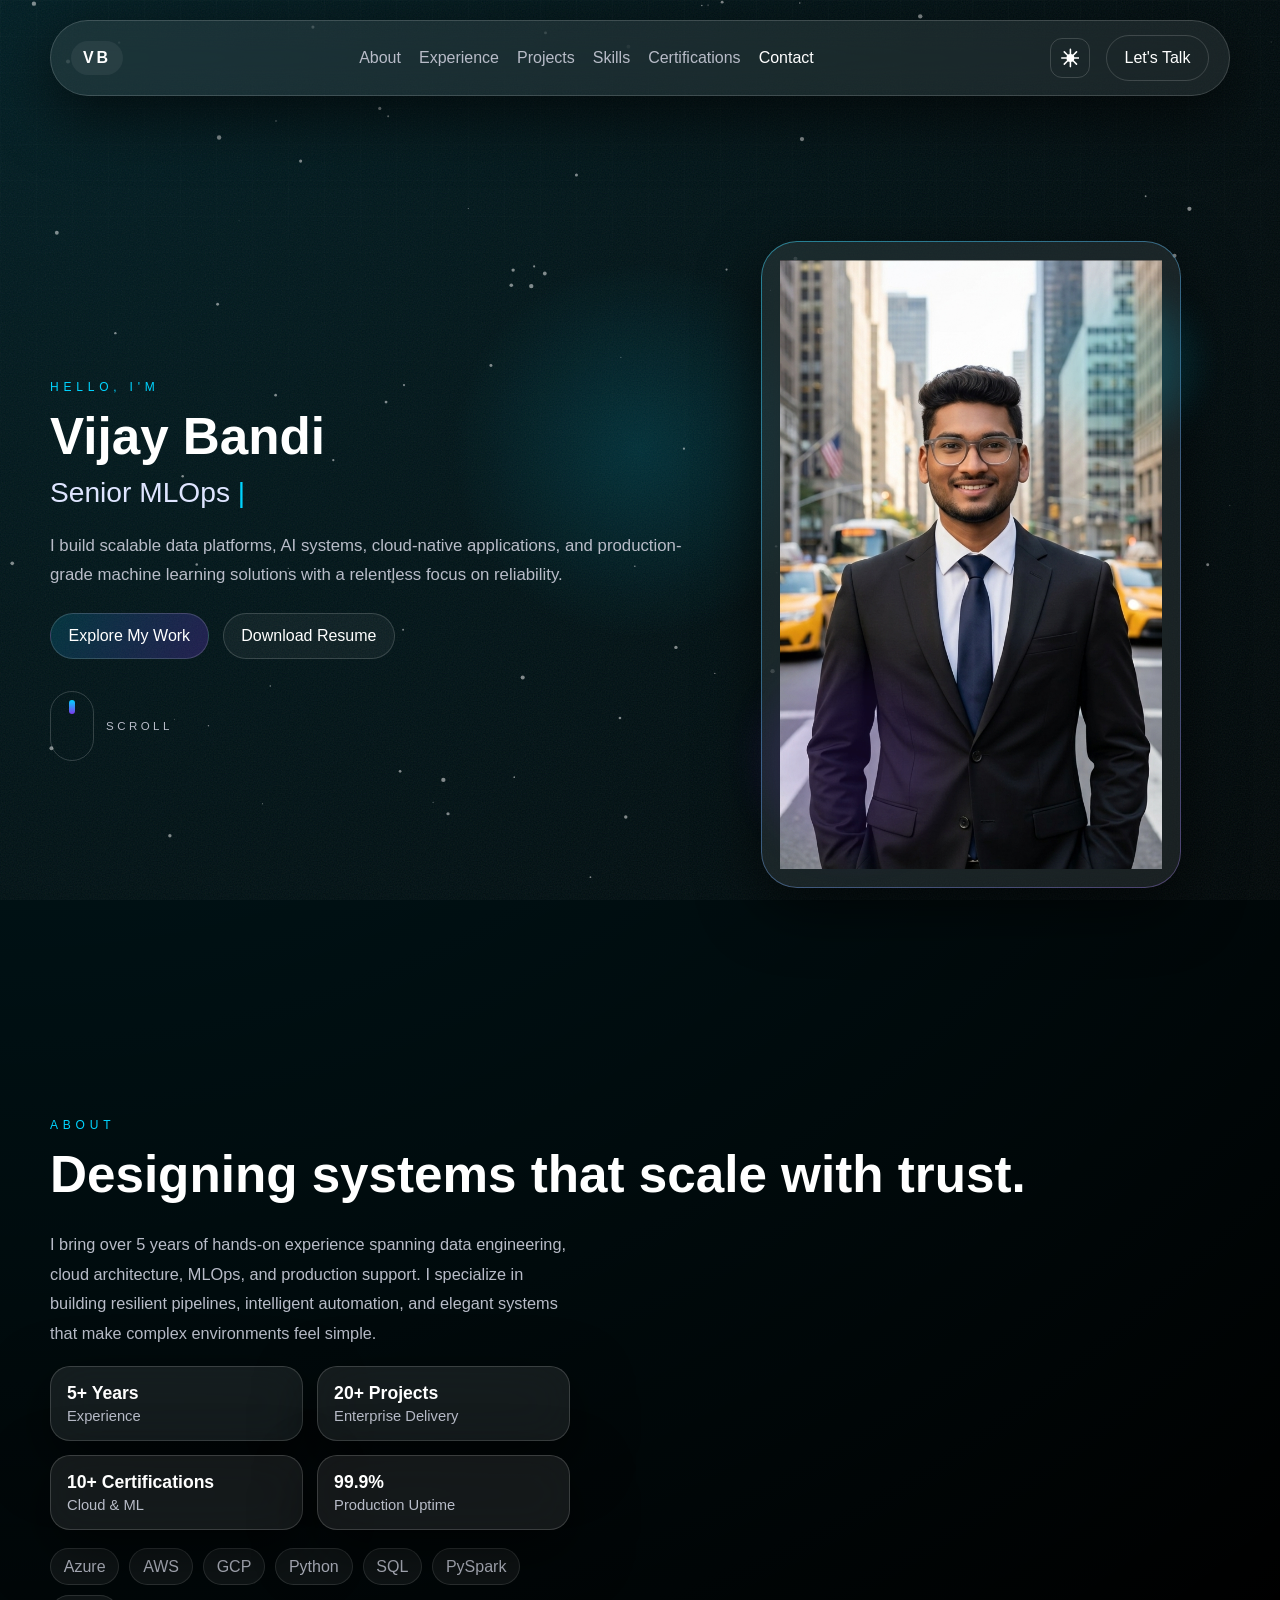
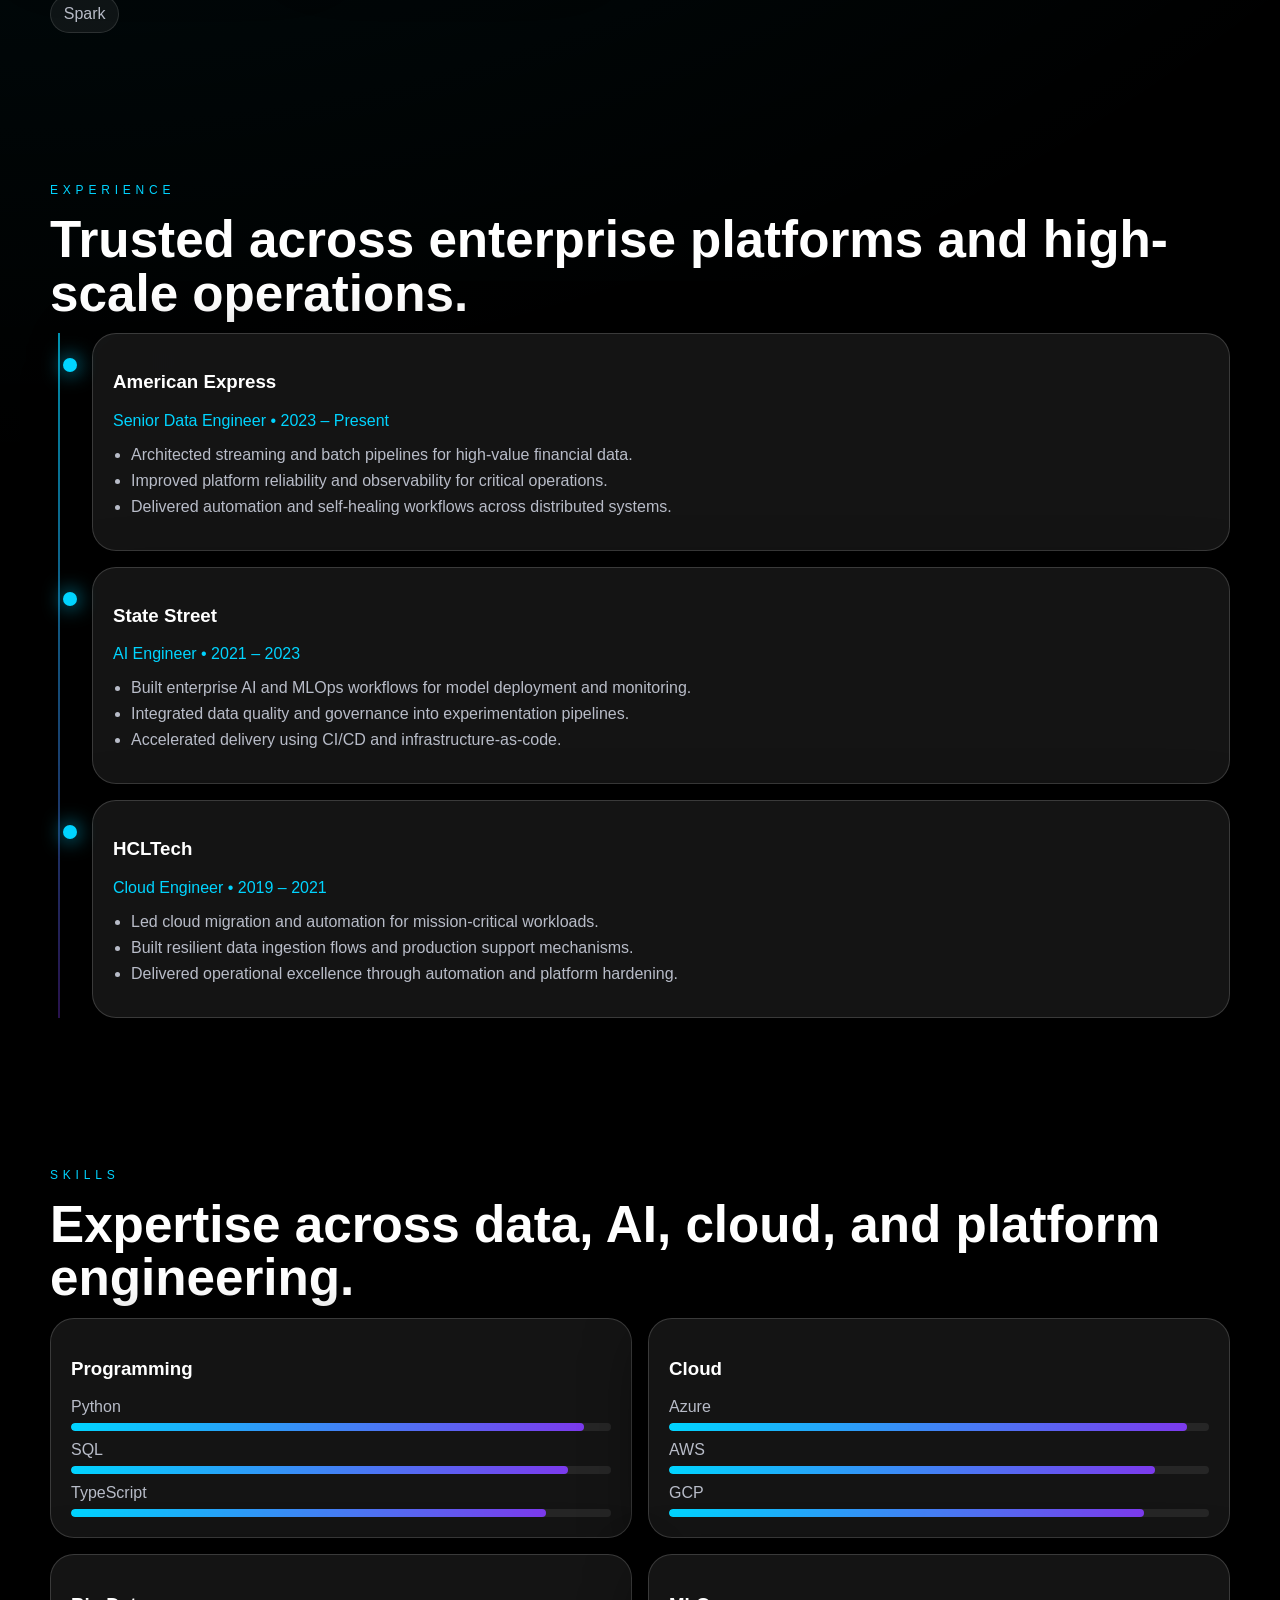
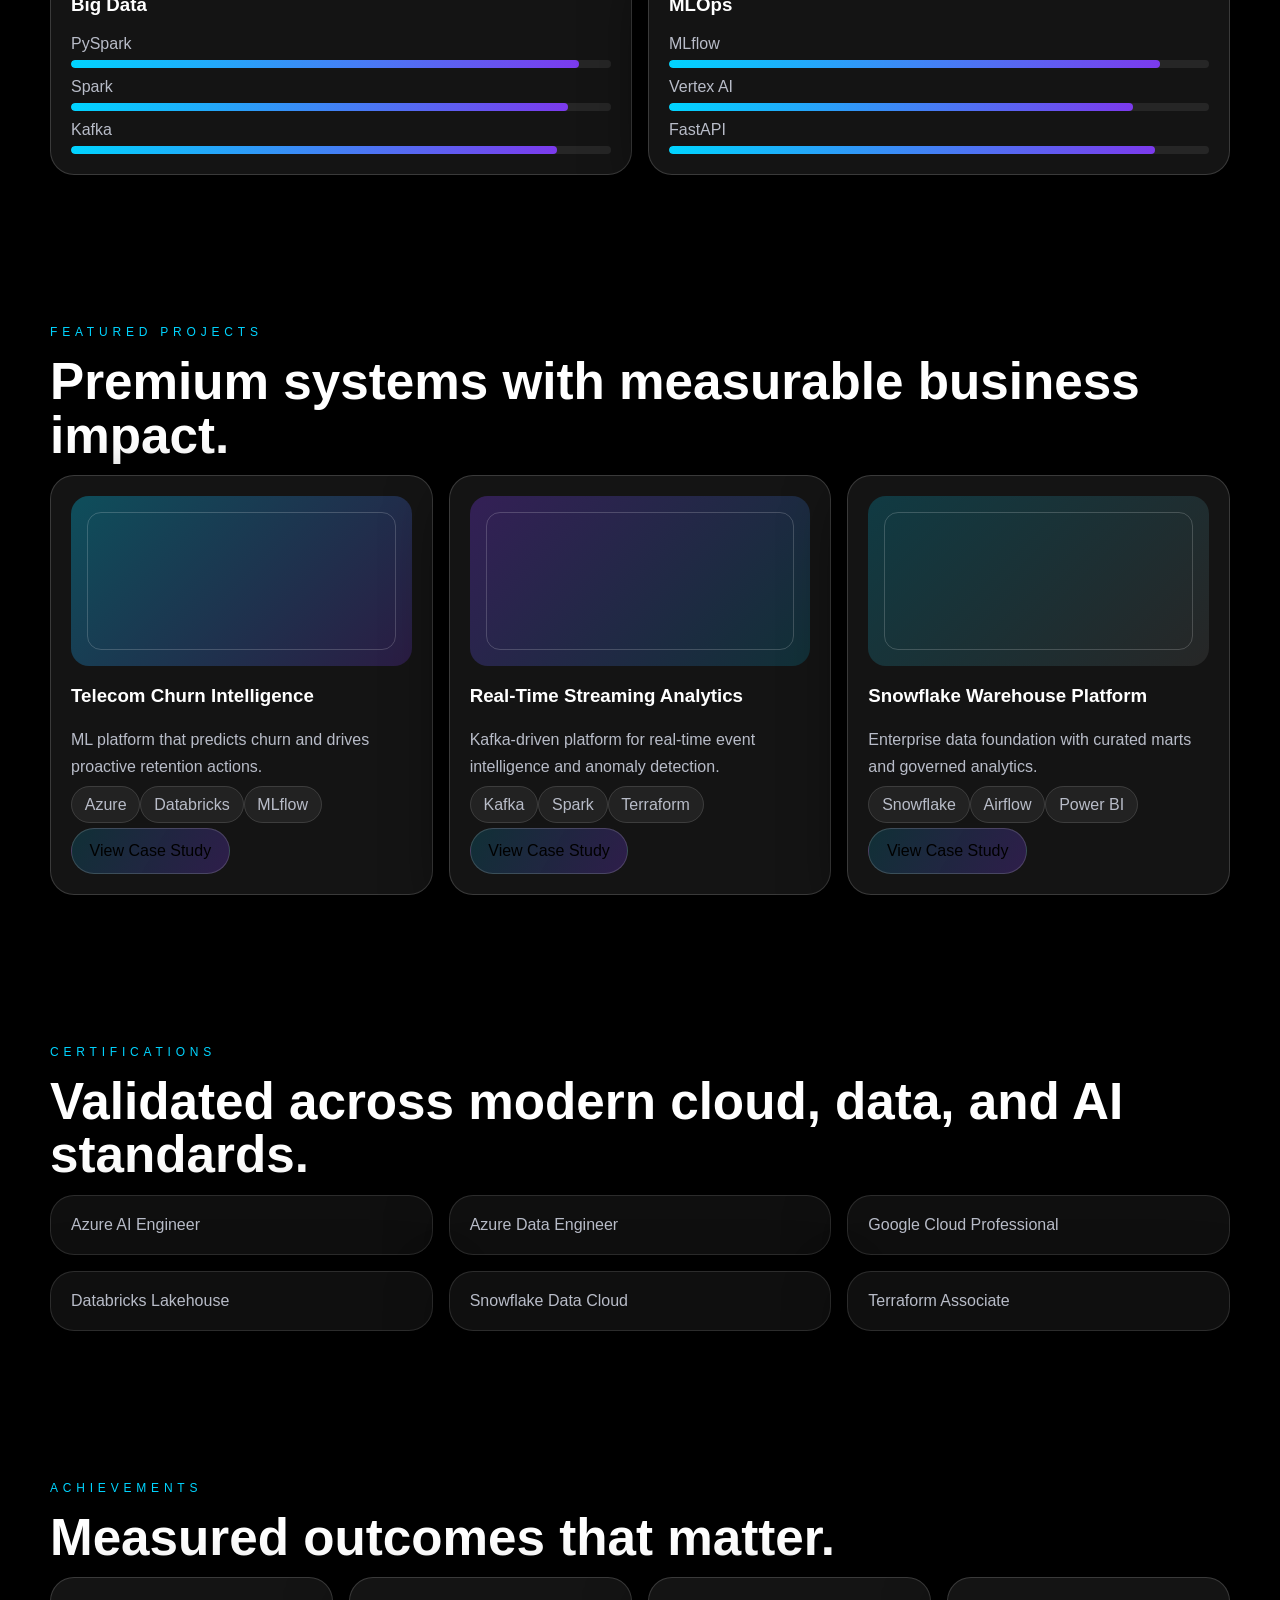
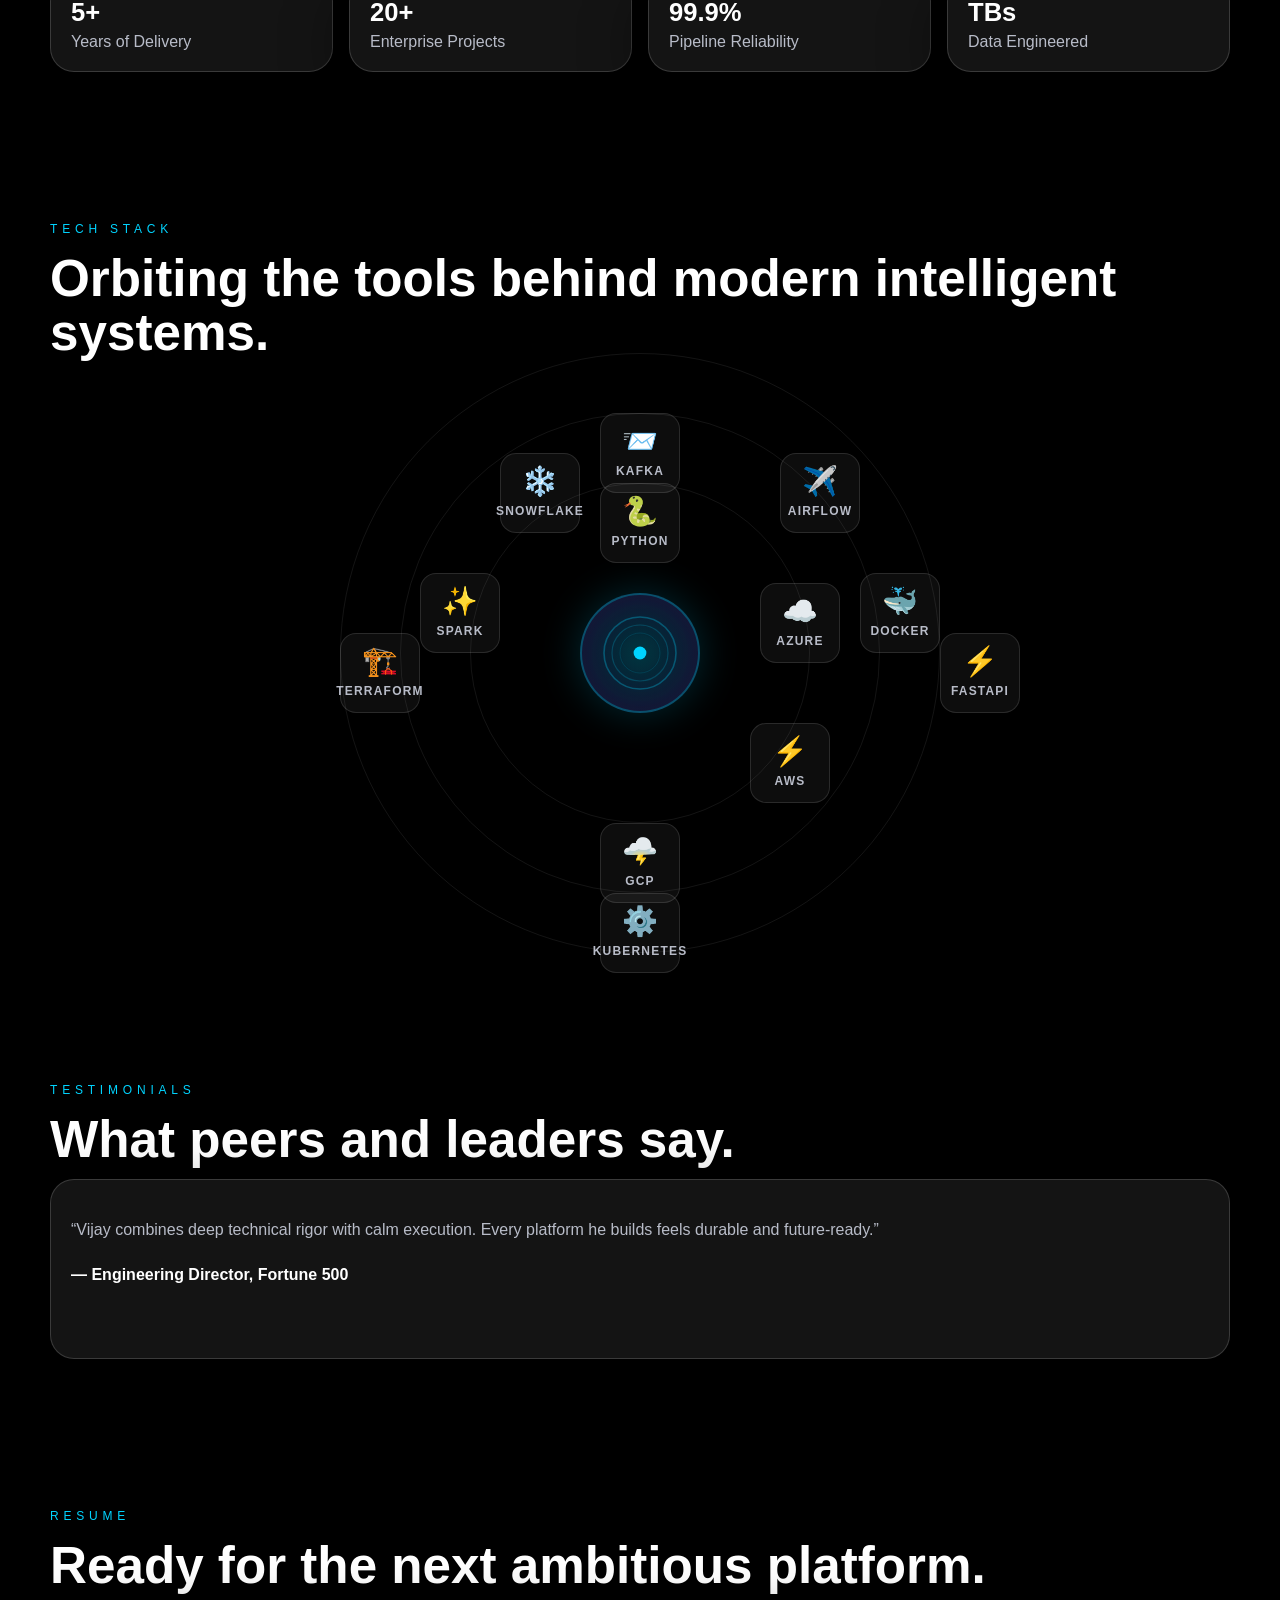
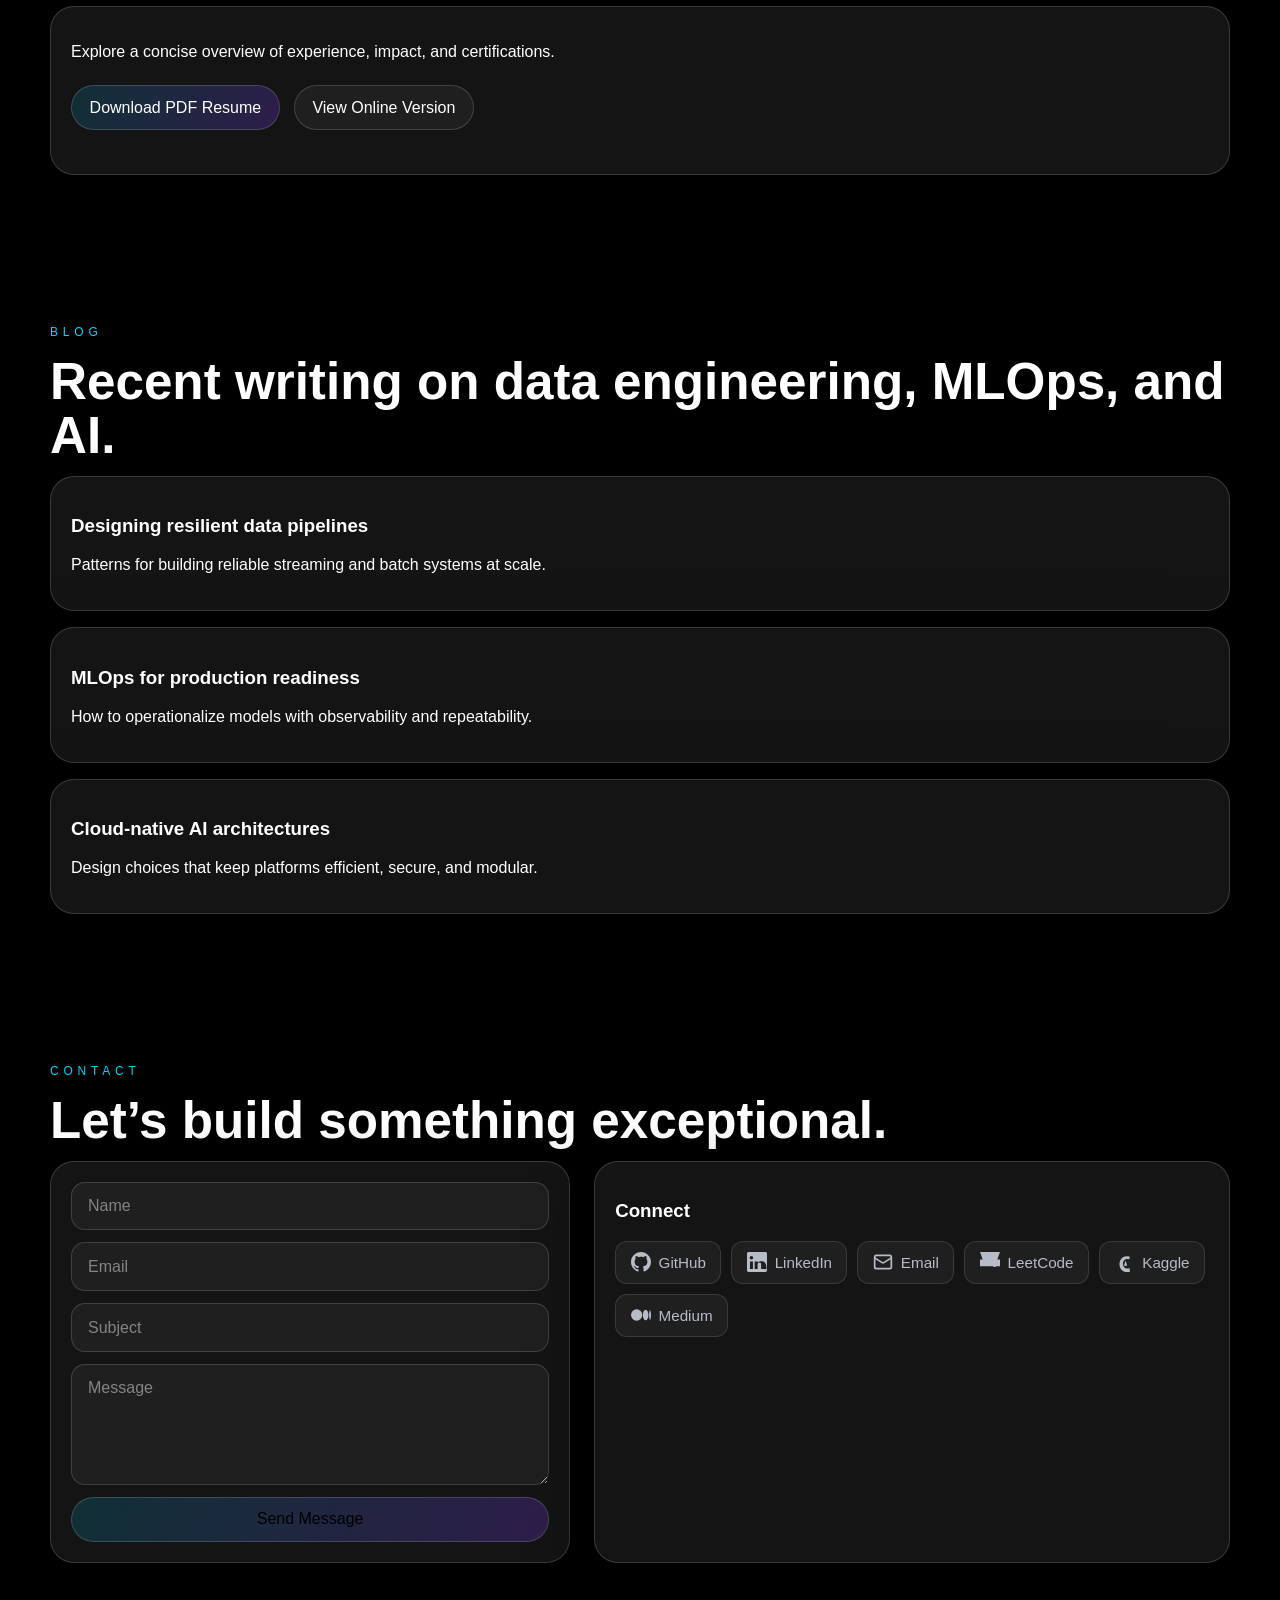
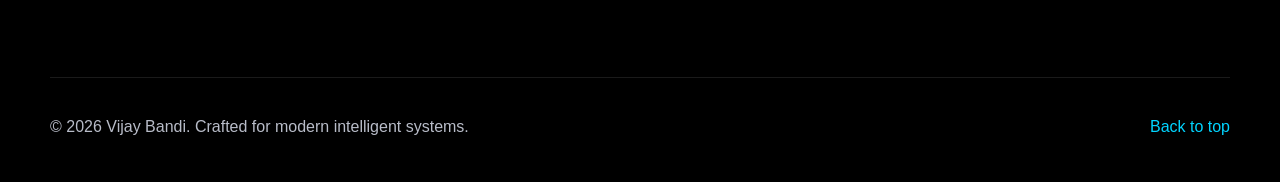
==== commit 5638900d: "Update index.html updated Image src" ====
--- a/index.html
+++ b/index.html
@@ -66,26 +66,7 @@
         </div>
         <div class="hero-visual reveal">
           <div class="portrait-card glass">
-            <svg viewBox="0 0 400 520" role="img" aria-label="Stylized portrait of Vijay Bandi">
-              <defs>
-                <linearGradient id="bgGlow" x1="0%" y1="0%" x2="100%" y2="100%">
-                  <stop offset="0%" stop-color="#00D4FF" stop-opacity="0.32" />
-                  <stop offset="100%" stop-color="#7C3AED" stop-opacity="0.24" />
-                </linearGradient>
-              </defs>
-              <rect x="20" y="20" width="360" height="480" rx="36" fill="#06070d" />
-              <rect x="28" y="28" width="344" height="464" rx="32" fill="url(#bgGlow)" opacity="0.9" />
-              <circle cx="312" cy="110" r="72" fill="#00D4FF" opacity="0.16" />
-              <circle cx="92" cy="400" r="80" fill="#7C3AED" opacity="0.16" />
-              <ellipse cx="200" cy="220" rx="72" ry="96" fill="#11131e" />
-              <path d="M128 366c20-74 78-108 144-108 36 0 64 12 84 36v120H128z" fill="#0e1120" />
-              <path d="M136 162c0-38 28-70 68-70 36 0 64 24 70 58 8 43-16 80-58 94-33 11-80-10-80-54z" fill="#f1c8a0" />
-              <path d="M179 176c24-20 64-23 92-4" stroke="#0a0b12" stroke-width="8" stroke-linecap="round" />
-              <circle cx="182" cy="182" r="6" fill="#0b0f1b" />
-              <circle cx="246" cy="186" r="6" fill="#0b0f1b" />
-              <path d="M182 222c24 18 54 18 78 0" stroke="#b36c4d" stroke-width="6" stroke-linecap="round" />
-              <path d="M160 316c24 18 60 29 106 26" stroke="#00D4FF" stroke-opacity="0.34" stroke-width="8" stroke-linecap="round" />
-            </svg>
+            <img src="vijay.png" alt="Vijay Bandi portrait" />
           </div>
           <div class="floating-orb orb-one"></div>
           <div class="floating-orb orb-two"></div>
@@ -98,9 +79,9 @@
           <h2>Designing systems that scale with trust.</h2>
         </div>
         <div class="about-grid">
-          <div class="about-photo glass reveal">
-            <img src="https://images.unsplash.com/photo-1516321497487-e288fb19713f?auto=format&fit=crop&w=900&q=80" alt="Professional portrait" />
-          </div>
+          <!-- <div class="about-photo glass reveal">
+            <img src="vijay.png" alt="Vijay Bandi portrait" />
+          </div> -->
           <div class="about-content reveal">
             <p>
               I bring over 5 years of hands-on experience spanning data engineering, cloud architecture,
